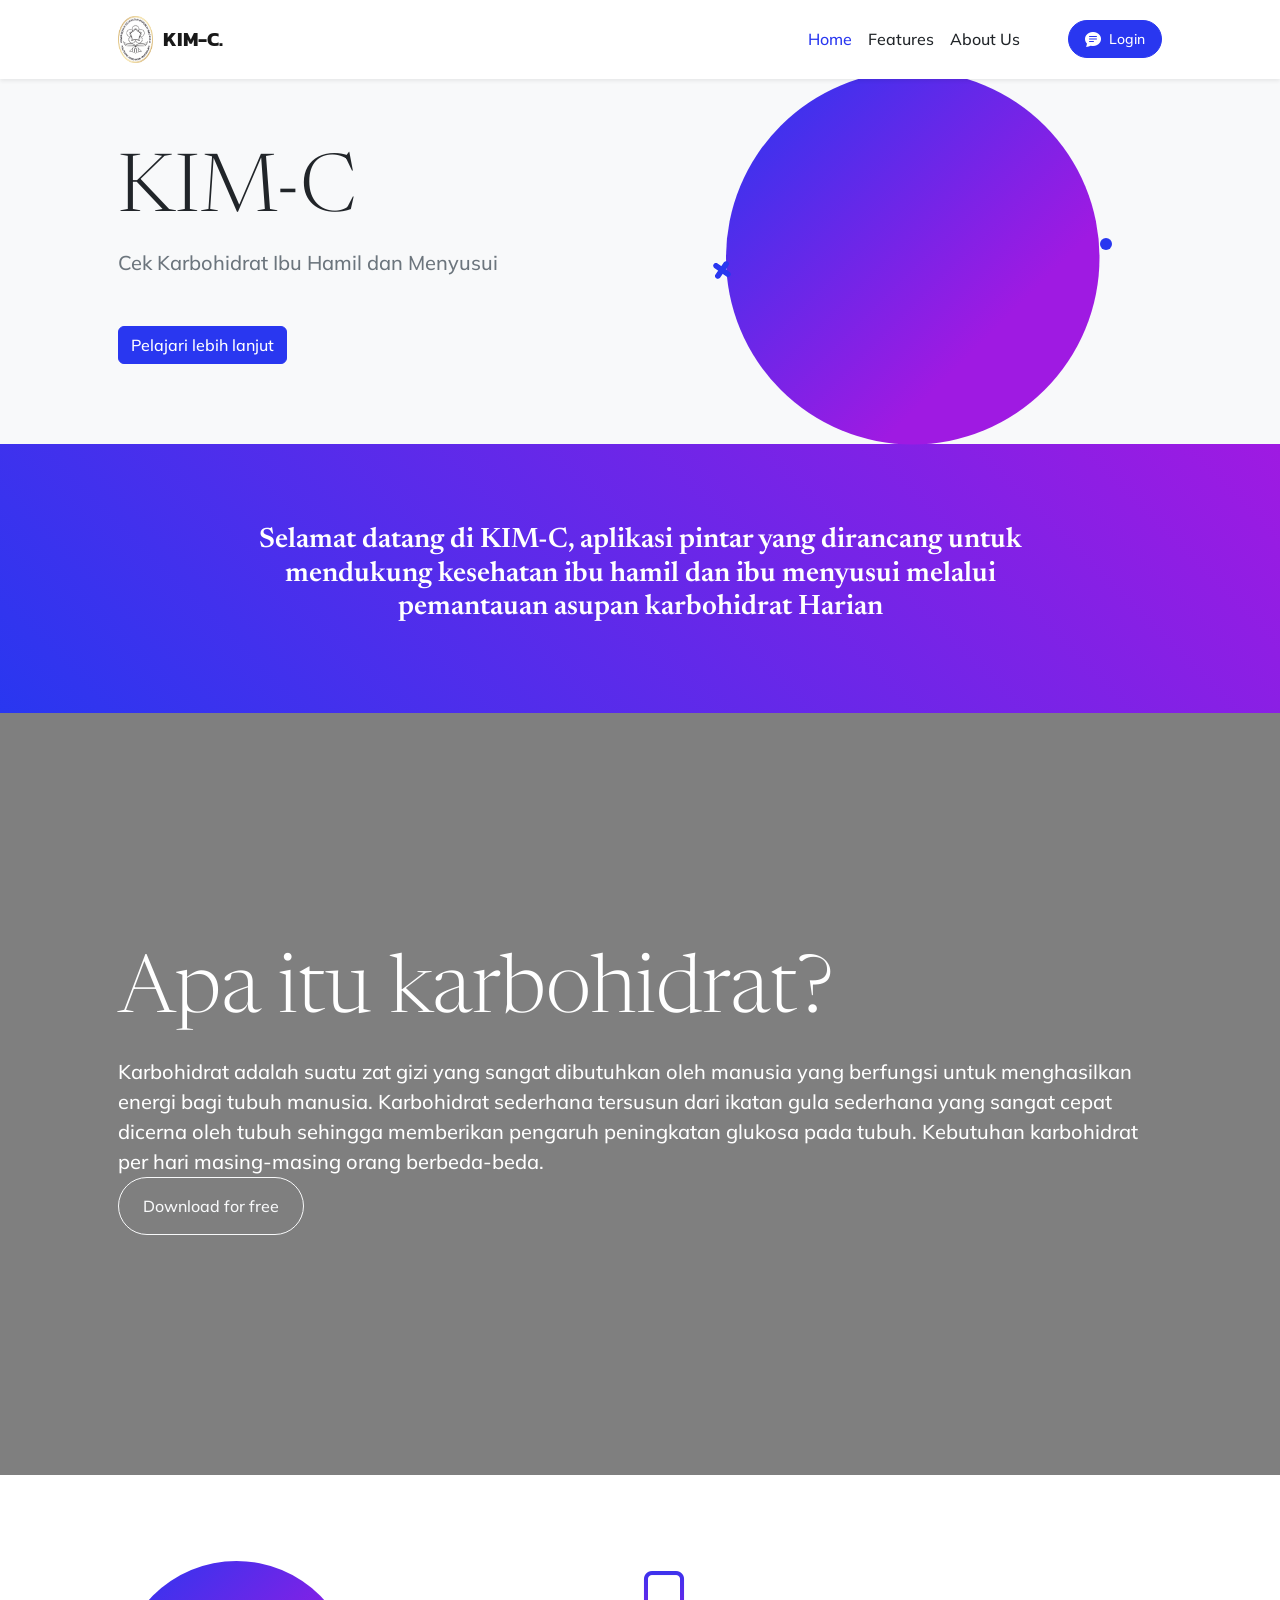
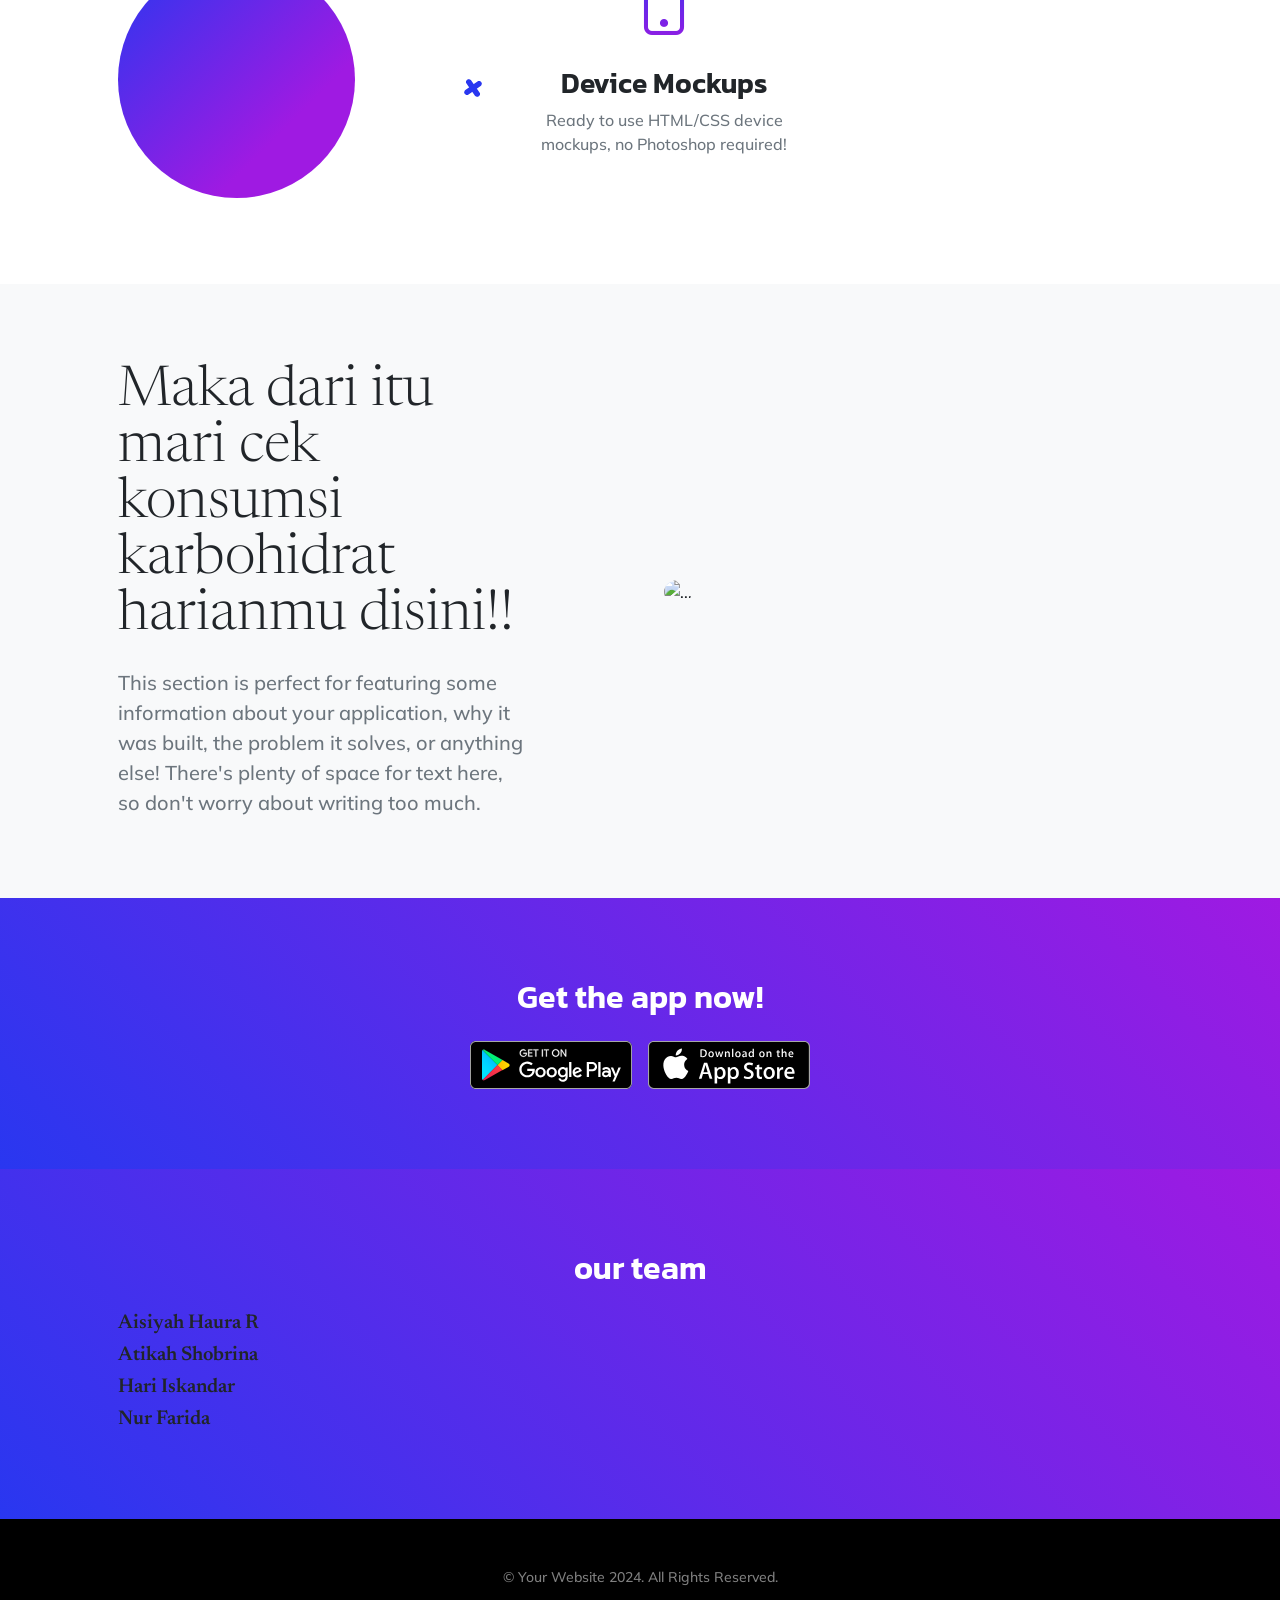
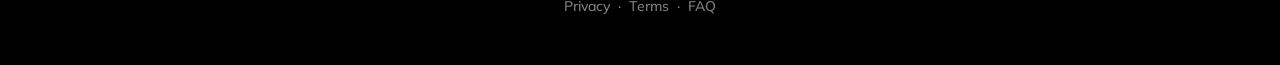
==== index.html @ b668d979 "Update index.html" ====
<!DOCTYPE html>
<html lang="en">
  <head>
    <meta charset="utf-8" />
    <meta name="viewport" content="width=device-width, initial-scale=1, shrink-to-fit=no" />
    <meta name="description" content="" />
    <meta name="author" content="" />
    <title>KIM-C</title>
    <link rel="icon" type="image/x-icon" href="assets/favicon.ico" />
    <!-- Bootstrap icons-->
    <link href="https://cdn.jsdelivr.net/npm/bootstrap-icons@1.5.0/font/bootstrap-icons.css" rel="stylesheet" />
    <!-- Google fonts-->
    <link rel="preconnect" href="https://fonts.gstatic.com" />
    <link href="https://fonts.googleapis.com/css2?family=Newsreader:ital,wght@0,600;1,600&amp;display=swap" rel="stylesheet" />
    <link href="https://fonts.googleapis.com/css2?family=Mulish:ital,wght@0,300;0,500;0,600;0,700;1,300;1,500;1,600;1,700&amp;display=swap" rel="stylesheet" />
    <link href="https://fonts.googleapis.com/css2?family=Kanit:ital,wght@0,400;1,400&amp;display=swap" rel="stylesheet" />
    <!-- Core theme CSS (includes Bootstrap)-->
    <link href="css/styles.css" rel="stylesheet" />
  </head>
  <body id="page-top">
    <!-- Navigation-->
    <nav class="navbar navbar-expand-lg navbar-light fixed-top shadow-sm" id="mainNav">
      <div class="container px-5">
        <img src="/assets/img/737.jpg" alt="" style="width: 35px; margin-right: 10px" />
        <a class="navbar-brand fw-bold" href="#page-top">KIM-C.</a>
        <button class="navbar-toggler" type="button" data-bs-toggle="collapse" data-bs-target="#navbarResponsive" aria-controls="navbarResponsive" aria-expanded="false" aria-label="Toggle navigation">
          Menu
          <i class="bi-list"></i>
        </button>
        <div class="collapse navbar-collapse" id="navbarResponsive">
          <ul class="navbar-nav ms-auto me-4 my-3 my-lg-0">
            <li class="nav-item"><a class="nav-link me-lg" href="#home">Home</a></li>
            <li class="nav-item"><a class="nav-link me-lg" href="#features">Features</a></li>
            <li class="nav-item"><a class="nav-link me-lg-3" href="#download">About Us</a></li>
          </ul>
          <button class="btn btn-primary rounded-pill px-3 mb-2 mb-lg-0" data-bs-toggle="modal" data-bs-target="#loginModal">
            <span class="d-flex align-items-center">
              <i class="bi-chat-text-fill me-2"></i>
              <span class="small">Login</span>
            </span>
          </button>
        </div>
      </div>
    </nav>

    <!-- Login Modal -->
    <div class="modal fade" id="loginModal" tabindex="-1" aria-labelledby="loginModalLabel" aria-hidden="true">
      <div class="modal-dialog">
        <div class="modal-content">
          <div class="modal-header">
            <h5 class="modal-title" id="loginModalLabel">makakak</h5>
            <button type="button" class="btn-close" data-bs-dismiss="modal" aria-label="Close"></button>
          </div>
          <div class="modal-body">
            <form action="login.php" method="post">
              <div class="mb-3">
                <label for="loginEmail" class="form-label">Email address</label>
                <input type="email" class="form-control" id="loginEmail" name="email" required />
              </div>
              <div class="mb-3">
                <label for="loginPassword" class="form-label">Password</label>
                <input type="password" class="form-control" id="loginPassword" name="password" required />
              </div>
              <button type="submit" class="btn btn-primary">Login</button>
            </form>
          </div>
          <div class="modal-footer">
            <p>Don't have an account? <a href="#" data-bs-toggle="modal" data-bs-target="#signupModal" data-bs-dismiss="modal">Sign up</a></p>
          </div>
        </div>
      </div>
    </div>

    <!-- Signup Modal -->
    <div class="modal fade" id="signupModal" tabindex="-1" aria-labelledby="signupModalLabel" aria-hidden="true">
      <div class="modal-dialog">
        <div class="modal-content">
          <div class="modal-header">
            <h5 class="modal-title" id="signupModalLabel">Sign Up</h5>
            <button type="button" class="btn-close" data-bs-dismiss="modal" aria-label="Close"></button>
          </div>
          <div class="modal-body">
            <form action="signup.php" method="post">
              <div class="mb-3">
                <label for="signupEmail" class="form-label">Email address</label>
                <input type="email" class="form-control" id="signupEmail" name="email" required />
              </div>
              <div class="mb-3">
                <label for="signupPassword" class="form-label">Password</label>
                <input type="password" class="form-control" id="signupPassword" name="password" required />
              </div>
              <button type="submit" class="btn btn-primary">Sign Up</button>
            </form>
          </div>
          <div class="modal-footer">
            <p>Already have an account? <a href="#" data-bs-toggle="modal" data-bs-target="#loginModal" data-bs-dismiss="modal">Login</a></p>
          </div>
        </div>
      </div>
    </div>

    <!-- Mashead header-->
    <header class="masthead" id="home">
      <div class="container px-5">
        <div class="row gx-5 align-items-center">
          <div class="col-lg-6">
            <!-- Mashead text and app badges-->
            <div class="mb-5 mb-lg-0 text-center text-lg-start">
              <h1 class="display-1 lh-1 mb-3">KIM-C</h1>
              <p class="lead fw-normal text-muted mb-5">Cek Karbohidrat Ibu Hamil  dan Menyusui</p>
              <div class="d-flex flex-column flex-lg-row align-items-center">
                <button type="button" class="btn btn-primary">Pelajari lebih lanjut</button>
                <!-- <a class="me-lg-3 mb-4 mb-lg-0" href="#!"><img class="app-badge" src="assets/img/google-play-badge.svg" alt="..." /></a>
                <a href="#!"><img class="app-badge" src="assets/img/app-store-badge.svg" alt="..." /></a> -->
              </div>
            </div>
          </div>
          <div class="col-lg-6">
            <!-- Masthead device mockup feature-->
            <div class="masthead-device-mockup">
              <svg class="circle" viewBox="0 0 100 100" xmlns="http://www.w3.org/2000/svg">
                <defs>
                  <linearGradient id="circleGradient" gradientTransform="rotate(45)">
                    <stop class="gradient-start-color" offset="0%"></stop>
                    <stop class="gradient-end-color" offset="100%"></stop>
                  </linearGradient>
                </defs>
                <circle cx="50" cy="50" r="50"></circle></svg
              ><svg class="shape-1 d-none d-sm-block" viewBox="0 0 240.83 240.83" xmlns="http://www.w3.org/2000/svg">
                <rect x="-32.54" y="78.39" width="305.92" height="84.05" rx="42.03" transform="translate(120.42 -49.88) rotate(45)"></rect>
                <rect x="-32.54" y="78.39" width="305.92" height="84.05" rx="42.03" transform="translate(-49.88 120.42) rotate(-45)"></rect></svg
              ><svg class="shape-2 d-none d-sm-block" viewBox="0 0 100 100" xmlns="http://www.w3.org/2000/svg"><circle cx="50" cy="50" r="50"></circle></svg>
              <div class="device-wrapper">
                    <img src="/assets/img/Gambar WhatsApp 2024-08-23 pukul 08.09.16_d751b117.jpg" alt="" style="width: 40px; margin-left: 20px" />
                    <!-- PUT CONTENTS HERE:-->
                    <!-- * * This can be a video, image, or just about anything else.-->
                    <!-- * * Set the max width of your media to 100% and the height to-->
                    <!-- * * 100% like the demo example below.-->
                  </div>
                </div>
              </div>
            </div>
          </div>
        </div>
      </div>
    </header>
    <!-- Quote/testimonial aside-->
    <aside class="text-center bg-gradient-primary-to-secondary">
      <div class="container px-5">
        <div class="row gx-5 justify-content-center">
          <div class="col-xl-10">
            <div class="h6 fs-3 text-white mb-6">Selamat datang di KIM-C, aplikasi pintar yang dirancang untuk mendukung kesehatan ibu hamil dan ibu menyusui melalui pemantauan asupan karbohidrat Harian</div>
          </div>
        </div>
      </div>
    </aside>
    <!-- App features section-->
    <!-- Call to action section-->
    <section class="cta">
      <div class="cta-content">
        <div class="container px-5">
          <h2 class="text-white display-1 lh-1 mb-4">
            Apa itu karbohidrat?
          </h2>
          <p class="lead fw-normal text-white mb-5 mb-lg-0">
            Karbohidrat adalah suatu zat gizi yang sangat dibutuhkan oleh manusia yang berfungsi untuk menghasilkan energi bagi tubuh manusia.
              Karbohidrat sederhana tersusun dari ikatan gula sederhana yang sangat cepat dicerna oleh tubuh sehingga memberikan pengaruh peningkatan glukosa pada tubuh. 
              Kebutuhan karbohidrat per hari masing-masing orang berbeda-beda.
          </p>
          <a class="btn btn-outline-light py-3 px-4 rounded-pill" href="https://startbootstrap.com/theme/new-age" target="_blank">Download for free</a>
        </div>
      </div>
    </section>
    <section id="features">
      <div class="container px-5">
        <div class="row gx-5 align-items-center">
          <div class="col-lg-8 order-lg-1 mb-5 mb-lg-0">
            <div class="container-fluid px-5">
              <div class="row gx-5">
                <div class="col-md-6 mb-5">
                  <!-- Feature item-->
                  <div class="text-center">
                    <i class="bi-phone icon-feature text-gradient d-block mb-3"></i>
                    <h3 class="font-alt">Device Mockups</h3>
                    <p class="text-muted mb-0">Ready to use HTML/CSS device mockups, no Photoshop required!</p>
                  </div>
                </div>
                <div class="col-md-6 mb-5">
                  <!-- Feature item-->
                </div>
              </div>
              <div class="row">
                <div class="col-md-6 mb-5 mb-md-0">
                  <!-- Feature item-->
                </div>
                <div class="col-md-6">
                  <!-- Feature item-->
                </div>
              </div>
            </div>
          </div>
          <div class="col-lg-4 order-lg-0">
            <!-- Features section device mockup-->
            <div class="features-device-mockup">
              <svg class="circle" viewBox="0 0 100 100" >
                <defs>
                  <linearGradient id="circleGradient" gradientTransform="rotate(45)">
                    <stop class="gradient-start-color" offset="0%"></stop>
                    <stop class="gradient-end-color" offset="100%"></stop>
                  </linearGradient>
                </defs>
                <circle cx="50" cy="50" r="50"></circle></svg
              ><svg class="shape-1 d-none d-sm-block" viewBox="0 0 240.83 240.83" xmlns="http://www.w3.org/2000/svg">
                <rect x="-32.54" y="78.39" width="305.92" height="84.05" rx="42.03" transform="translate(120.42 -49.88) rotate(45)"></rect>
                <rect x="-32.54" y="78.39" width="305.92" height="84.05" rx="42.03" transform="translate(-49.88 120.42) rotate(-45)"></rect></svg
                    <!-- * * This can be a video, image, or just about anything else.-->
                    <!-- * * Set the max width of your media to 100% and the height to-->
                    <!-- * * 100% like the demo example below.-->
                  </div>
                </div>
              </div>
            </div>
          </div>
        </div>
      </div>
    </section>
    <!-- Basic features section-->
    <section class="bg-light">
      <div class="container px-5">
        <div class="row gx-5 align-items-center justify-content-center justify-content-lg-between">
          <div class="col-12 col-lg-5">
            <h2 class="display-4 lh-1 mb-4">Maka dari itu mari cek konsumsi karbohidrat harianmu disini!!</h2>
            <p class="lead fw-normal text-muted mb-5 mb-lg-0">
              This section is perfect for featuring some information about your application, why it was built, the problem it solves, or anything else! There's plenty of space for text here, so don't worry about writing too much.
            </p>
          </div>
          <div class="col-sm-8 col-md-6">
            <div class="px-5 px-sm-0"><img class="img-fluid rounded-circle" src="https://source.unsplash.com/u8Jn2rzYIps/900x900" alt="..." /></div>
          </div>
        </div>
      </div>
    </section>
    <!-- App badge section-->
    <section class="bg-gradient-primary-to-secondary" id="download">
      <div class="container px-5">
        <h2 class="text-center text-white font-alt mb-4">Get the app now!</h2>
        <div class="d-flex flex-column flex-lg-row align-items-center justify-content-center">
          <a class="me-lg-3 mb-4 mb-lg-0" href="#!"><img class="app-badge" src="assets/img/google-play-badge.svg" alt="..." /></a>
          <a href="#!"><img class="app-badge" src="assets/img/app-store-badge.svg" alt="..." /></a>
        </div>
      </div>
    </section> 
    <!--nama group-->
    <section class="bg-gradient-primary-to-secondary">
      <div class="container px-5">
        <h2 class="text-center text-white font-alt mb-4">our team</h2>
        <h5>Aisiyah Haura R</h5>
        <h5>Atikah Shobrina</h5>
        <h5>Hari Iskandar</h5>
        <h5>Nur Farida</h5>
      </div>
    </section>
    <!-- Footer-->
    <footer class="bg-black text-center py-5">
      <div class="container px-5">
        <div class="text-white-50 small">
          <div class="mb-2">&copy; Your Website 2024. All Rights Reserved.</div>
          <a href="#!">Privacy</a>
          <span class="mx-1">&middot;</span>
          <a href="#!">Terms</a>
          <span class="mx-1">&middot;</span>
          <a href="#!">FAQ</a>
        </div>
      </div>
    </footer>
    <!-- Feedback Modal-->
    <div class="modal fade" id="feedbackModal" tabindex="-1" aria-labelledby="feedbackModalLabel" aria-hidden="true">
      <div class="modal-dialog modal-dialog-centered">
        <div class="modal-content">
          <div class="modal-header bg-gradient-primary-to-secondary p-4">
            <h5 class="modal-title font-alt text-white" id="feedbackModalLabel">Send feedback</h5>
            <button class="btn-close btn-close-white" type="button" data-bs-dismiss="modal" aria-label="Close"></button>
          </div>
          <div class="modal-body border-0 p-4">
            <!-- * * * * * * * * * * * * * * *-->
            <!-- * * SB Forms Contact Form * *-->
            <!-- * * * * * * * * * * * * * * *-->
            <!-- This form is pre-integrated with SB Forms.-->
            <!-- To make this form functional, sign up at-->
            <!-- https://startbootstrap.com/solution/contact-forms-->
            <!-- to get an API token!-->
            <form id="contactForm" data-sb-form-api-token="API_TOKEN">
              <!-- Name input-->
              <div class="form-floating mb-3">
                <input class="form-control" id="name" type="text" placeholder="Enter your name..." data-sb-validations="required" />
                <label for="name">Full name</label>
                <div class="invalid-feedback" data-sb-feedback="name:required">A name is required.</div>
              </div>
              <!-- Email address input-->
              <div class="form-floating mb-3">
                <input class="form-control" id="email" type="email" placeholder="name@example.com" data-sb-validations="required,email" />
                <label for="email">Email address</label>
                <div class="invalid-feedback" data-sb-feedback="email:required">An email is required.</div>
                <div class="invalid-feedback" data-sb-feedback="email:email">Email is not valid.</div>
              </div>
              <!-- Phone number input-->
              <div class="form-floating mb-3">
                <input class="form-control" id="phone" type="tel" placeholder="(123) 456-7890" data-sb-validations="required" />
                <label for="phone">Phone number</label>
                <div class="invalid-feedback" data-sb-feedback="phone:required">A phone number is required.</div>
              </div>
              <!-- Message input-->
              <div class="form-floating mb-3">
                <textarea class="form-control" id="message" type="text" placeholder="Enter your message here..." style="height: 10rem" data-sb-validations="required"></textarea>
                <label for="message">Message</label>
                <div class="invalid-feedback" data-sb-feedback="message:required">A message is required.</div>
              </div>
              <!-- Submit success message-->
              <!---->
              <!-- This is what your users will see when the form-->
              <!-- has successfully submitted-->
              <div class="d-none" id="submitSuccessMessage">
                <div class="text-center mb-3">
                  <div class="fw-bolder">Form submission successful!</div>
                  To activate this form, sign up at
                  <br />
                  <a href="https://startbootstrap.com/solution/contact-forms">https://startbootstrap.com/solution/contact-forms</a>
                </div>
              </div>
              <!-- Submit error message-->
              <!---->
              <!-- This is what your users will see when there is-->
              <!-- an error submitting the form-->
              <div class="d-none" id="submitErrorMessage"><div class="text-center text-danger mb-3">Error sending message!</div></div>
              <!-- Submit Button-->
              <div class="d-grid"><button class="btn btn-primary rounded-pill btn-lg disabled" id="submitButton" type="submit">Submit</button></div>
            </form>
          </div>
        </div>
      </div>
    </div>
    <!-- Bootstrap core JS-->
    <script src="https://cdn.jsdelivr.net/npm/bootstrap@5.2.3/dist/js/bootstrap.bundle.min.js"></script>
    <!-- Core theme JS-->
    <script src="js/scripts.js"></script>
    <!-- * * * * * * * * * * * * * * * * * * * * * * * * * * * * * * * * * * * * * * * *-->
    <!-- * *                               SB Forms JS                               * *-->
    <!-- * * Activate your form at https://startbootstrap.com/solution/contact-forms * *-->
    <!-- * * * * * * * * * * * * * * * * * * * * * * * * * * * * * * * * * * * * * * * *-->
    <script src="https://cdn.startbootstrap.com/sb-forms-latest.js"></script>
  </body>
</html>
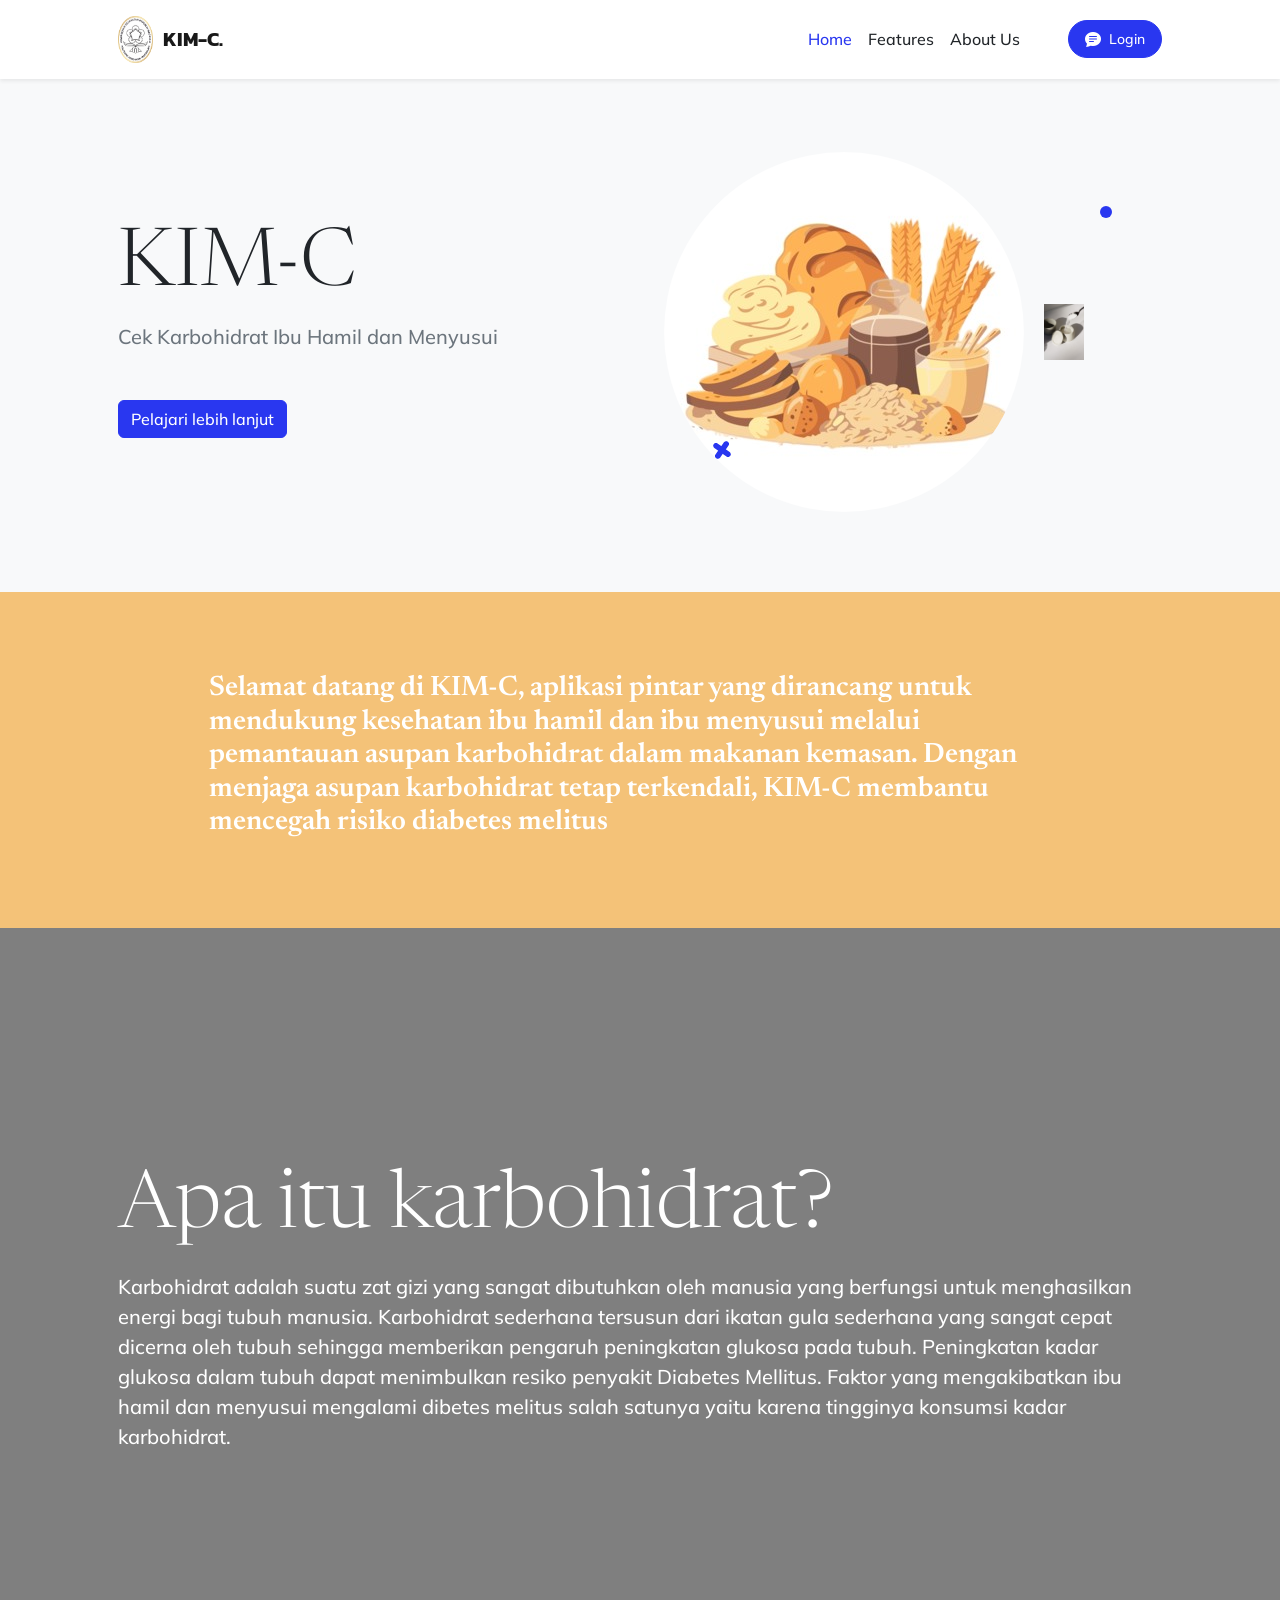
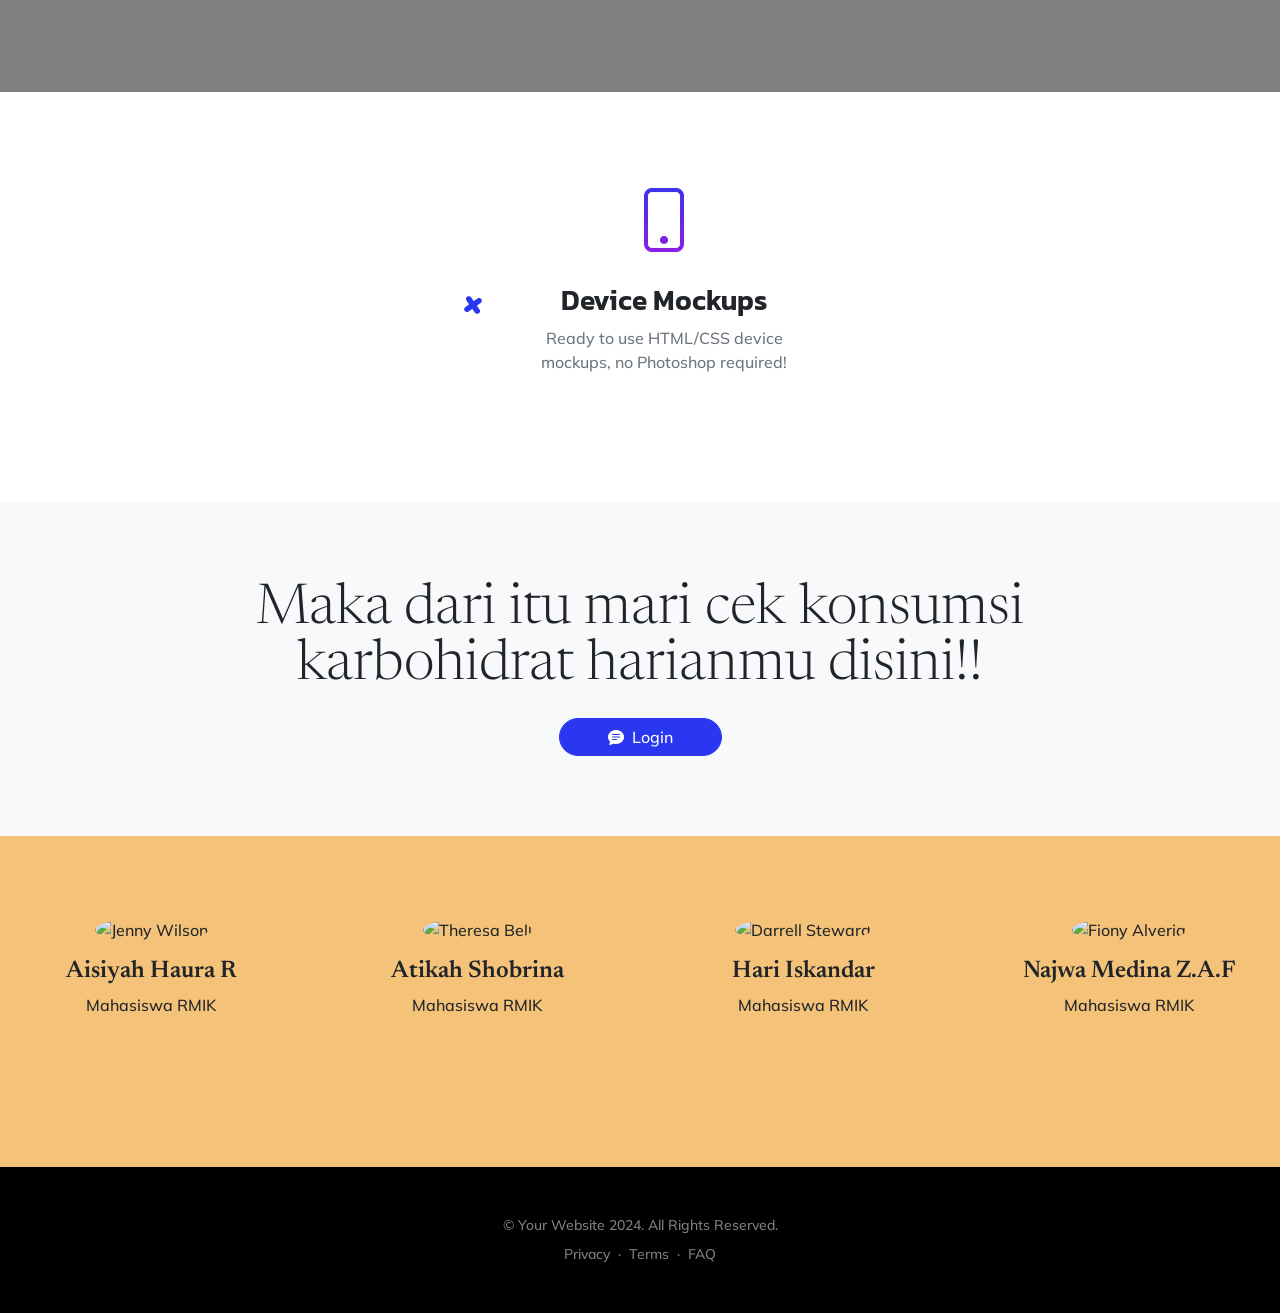
==== commit f3d63822: "Update index.html" ====
--- a/index.html
+++ b/index.html
@@ -16,6 +16,39 @@
     <link href="https://fonts.googleapis.com/css2?family=Kanit:ital,wght@0,400;1,400&amp;display=swap" rel="stylesheet" />
     <!-- Core theme CSS (includes Bootstrap)-->
     <link href="css/styles.css" rel="stylesheet" />
+    <style>
+      .team-member {
+        text-align: center;
+        margin-bottom: 30px;
+      }
+      .team-member img {
+        border-radius: 50%;
+        width: 200px;
+        height: 200px;
+        object-fit: cover;
+        object-position: center;
+        transition: transform 0.3s ease-in-out;
+      }
+      .team-member img:hover {
+        transform: scale(1.1);
+      }
+      .team-member .social-icons a {
+        margin: 0 5px;
+        color: #333;
+      }
+      .team-member .social-icons a:hover {
+        color: #007bff;
+      }
+      .about-text {
+        font-size: 1.1rem;
+        line-height: 1.8;
+      }
+      .about-section {
+        background: linear-gradient(to right, #ece9e6, #ffffff);
+        border-radius: 10px;
+        padding: 20px;
+      }
+    </style>
   </head>
   <body id="page-top">
     <!-- Navigation-->
@@ -48,7 +81,7 @@
       <div class="modal-dialog">
         <div class="modal-content">
           <div class="modal-header">
-            <h5 class="modal-title" id="loginModalLabel">makakak</h5>
+            <h5 class="modal-title" id="loginModalLabel">Login</h5>
             <button type="button" class="btn-close" data-bs-dismiss="modal" aria-label="Close"></button>
           </div>
           <div class="modal-body">
@@ -119,6 +152,7 @@
             <!-- Masthead device mockup feature-->
             <div class="masthead-device-mockup">
               <svg class="circle" viewBox="0 0 100 100" xmlns="http://www.w3.org/2000/svg">
+                <img src="assets/img/carbo.jpg" alt="..." class="rounded-circle"
                 <defs>
                   <linearGradient id="circleGradient" gradientTransform="rotate(45)">
                     <stop class="gradient-start-color" offset="0%"></stop>
@@ -145,11 +179,11 @@
       </div>
     </header>
     <!-- Quote/testimonial aside-->
-    <aside class="text-center bg-gradient-primary-to-secondary">
+    <aside style="background-color: #f4c278;">
       <div class="container px-5">
         <div class="row gx-5 justify-content-center">
           <div class="col-xl-10">
-            <div class="h6 fs-3 text-white mb-6">Selamat datang di KIM-C, aplikasi pintar yang dirancang untuk mendukung kesehatan ibu hamil dan ibu menyusui melalui pemantauan asupan karbohidrat Harian</div>
+            <div class="h6 fs-3 text-white mb-6">Selamat datang di KIM-C, aplikasi pintar yang dirancang untuk mendukung kesehatan ibu hamil dan ibu menyusui melalui pemantauan asupan karbohidrat dalam makanan kemasan. Dengan menjaga asupan karbohidrat tetap terkendali, KIM-C membantu mencegah risiko diabetes melitus</div>
           </div>
         </div>
       </div>
@@ -163,11 +197,8 @@
             Apa itu karbohidrat?
           </h2>
           <p class="lead fw-normal text-white mb-5 mb-lg-0">
-            Karbohidrat adalah suatu zat gizi yang sangat dibutuhkan oleh manusia yang berfungsi untuk menghasilkan energi bagi tubuh manusia.
-              Karbohidrat sederhana tersusun dari ikatan gula sederhana yang sangat cepat dicerna oleh tubuh sehingga memberikan pengaruh peningkatan glukosa pada tubuh. 
-              Kebutuhan karbohidrat per hari masing-masing orang berbeda-beda.
+            Karbohidrat adalah suatu zat gizi yang sangat dibutuhkan oleh manusia yang berfungsi untuk menghasilkan energi bagi tubuh manusia. Karbohidrat sederhana tersusun dari ikatan gula sederhana yang sangat cepat dicerna oleh tubuh sehingga memberikan pengaruh peningkatan glukosa pada tubuh. Peningkatan kadar glukosa dalam tubuh dapat menimbulkan resiko penyakit Diabetes Mellitus. Faktor yang mengakibatkan ibu hamil dan menyusui mengalami dibetes melitus salah satunya yaitu karena tingginya konsumsi kadar karbohidrat. 
           </p>
-          <a class="btn btn-outline-light py-3 px-4 rounded-pill" href="https://startbootstrap.com/theme/new-age" target="_blank">Download for free</a>
         </div>
       </div>
     </section>
@@ -227,37 +258,63 @@
     <!-- Basic features section-->
     <section class="bg-light">
       <div class="container px-5">
-        <div class="row gx-5 align-items-center justify-content-center justify-content-lg-between">
-          <div class="col-12 col-lg-5">
+        <div class="row gx-5 align-items-center justify-content-center justify-content-lg-center">
+          <div class="text-center">
             <h2 class="display-4 lh-1 mb-4">Maka dari itu mari cek konsumsi karbohidrat harianmu disini!!</h2>
-            <p class="lead fw-normal text-muted mb-5 mb-lg-0">
-              This section is perfect for featuring some information about your application, why it was built, the problem it solves, or anything else! There's plenty of space for text here, so don't worry about writing too much.
-            </p>
-          </div>
-          <div class="col-sm-8 col-md-6">
-            <div class="px-5 px-sm-0"><img class="img-fluid rounded-circle" src="https://source.unsplash.com/u8Jn2rzYIps/900x900" alt="..." /></div>
+            <button class="btn btn-primary rounded-pill px-5 mb-2 mb-lg-0" data-bs-toggle="modal" data-bs-target="#loginModal">
+              <span class="d-flex align-items-center">
+                <i class="bi-chat-text-fill me-2"></i>
+                <span class="large">Login</span>
+              </span>
+            </button>
           </div>
         </div>
       </div>
     </section>
-    <!-- App badge section-->
-    <section class="bg-gradient-primary-to-secondary" id="download">
-      <div class="container px-5">
-        <h2 class="text-center text-white font-alt mb-4">Get the app now!</h2>
-        <div class="d-flex flex-column flex-lg-row align-items-center justify-content-center">
-          <a class="me-lg-3 mb-4 mb-lg-0" href="#!"><img class="app-badge" src="assets/img/google-play-badge.svg" alt="..." /></a>
-          <a href="#!"><img class="app-badge" src="assets/img/app-store-badge.svg" alt="..." /></a>
-        </div>
-      </div>
-    </section> 
+
     <!--nama group-->
-    <section class="bg-gradient-primary-to-secondary">
-      <div class="container px-5">
-        <h2 class="text-center text-white font-alt mb-4">our team</h2>
-        <h5>Aisiyah Haura R</h5>
-        <h5>Atikah Shobrina</h5>
-        <h5>Hari Iskandar</h5>
-        <h5>Nur Farida</h5>
+    <section style="background-color: #f4c278;">
+      <div class="row">
+        <div class="col-md-3 team-member" data-aos="fade-up">
+          <img src="assets/profil/gibran.jpg" alt="Jenny Wilson">
+          <h4 style="padding-top: 15px;">Aisiyah Haura R</h4>
+          <p>Mahasiswa RMIK</p>
+          <div class="social-icons">
+            <a href="#"><i class="fa-brands fa-instagram"></i></a>
+            <a href="#"><i class="fa-brands fa-facebook"></i></a>
+            <a href="#"><i class="fa-brands fa-linkedin"></i></a>
+          </div>
+        </div>
+        <div class="col-md-3 team-member" data-aos="fade-up">
+          <img src="https://64.media.tumblr.com/9a13ecc88b5104893246f683c60a812e/b8f018caf5076b2e-46/s1280x1920/33d8d72a5e04d6f94c10ab6a30c11105c26181e3.jpg" alt="Theresa Bell">
+          <h4 style="padding-top: 15px;">Atikah Shobrina</h4>
+          <p>Mahasiswa RMIK</p>
+          <div class="social-icons">
+            <a href="#"><i class="fa-brands fa-instagram"></i></a>
+            <a href="#"><i class="fa-brands fa-facebook"></i></a>
+            <a href="#"><i class="fa-brands fa-linkedin"></i></a>
+          </div>
+        </div>
+        <div class="col-md-3 team-member" data-aos="fade-up">
+          <img src="https://64.media.tumblr.com/9a13ecc88b5104893246f683c60a812e/b8f018caf5076b2e-46/s1280x1920/33d8d72a5e04d6f94c10ab6a30c11105c26181e3.jpg" alt="Darrell Steward">
+          <h4 style="padding-top: 15px;">Hari Iskandar</h4>
+          <p>Mahasiswa RMIK</p>
+          <div class="social-icons">
+            <a href="#"><i class="fa-brands fa-instagram"></i></a>
+            <a href="#"><i class="fa-brands fa-facebook"></i></a>
+            <a href="#"><i class="fa-brands fa-linkedin"></i></a>
+          </div>
+        </div>
+        <div class="col-md-3 team-member" data-aos="fade-up">
+          <img src="https://64.media.tumblr.com/9a13ecc88b5104893246f683c60a812e/b8f018caf5076b2e-46/s1280x1920/33d8d72a5e04d6f94c10ab6a30c11105c26181e3.jpg" alt="Fiony Alveria">
+          <h4 style="padding-top: 15px;">Najwa Medina Z.A.F</h4>
+          <p>Mahasiswa RMIK</p>
+          <div class="social-icons">
+            <a href="#"><i class="fa-brands fa-instagram"></i></a>
+            <a href="#"><i class="fa-brands fa-facebook"></i></a>
+            <a href="#"><i class="fa-brands fa-linkedin"></i></a>
+          </div>
+        </div>
       </div>
     </section>
     <!-- Footer-->
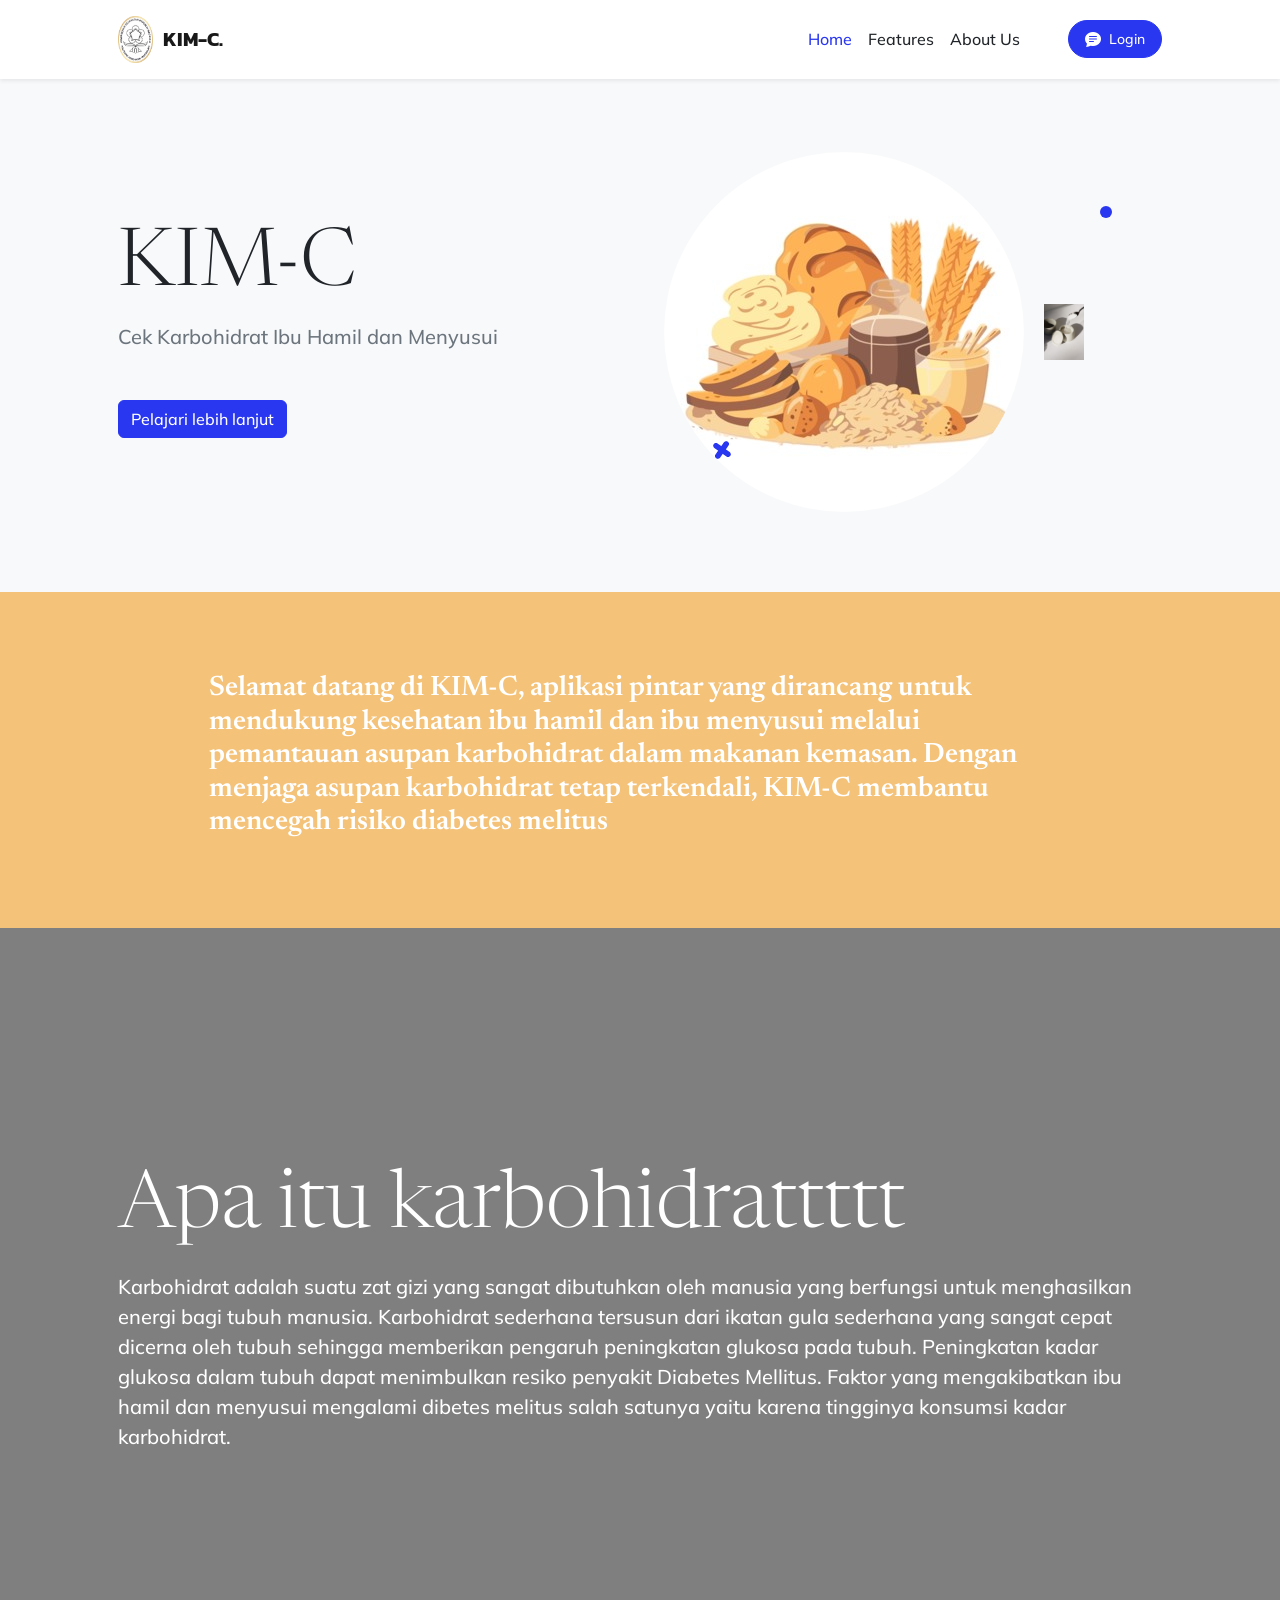
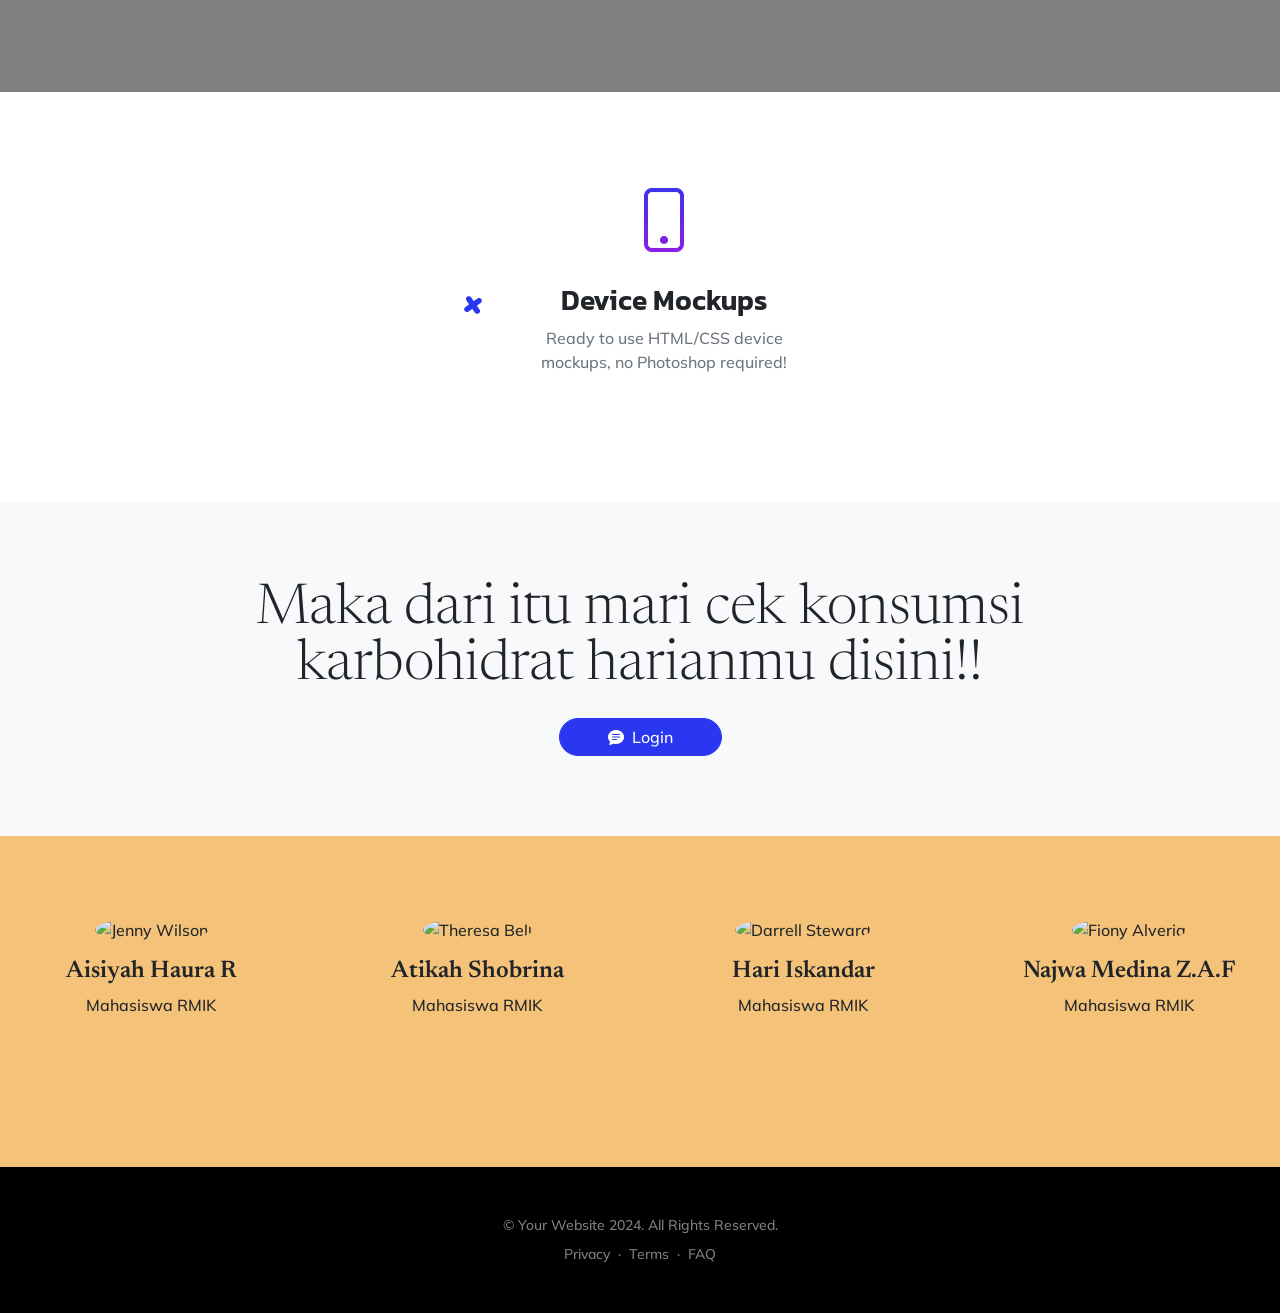
==== commit 3c5d4d3a: "Update index.html" ====
--- a/index.html
+++ b/index.html
@@ -194,7 +194,7 @@
       <div class="cta-content">
         <div class="container px-5">
           <h2 class="text-white display-1 lh-1 mb-4">
-            Apa itu karbohidrat?
+            Apa itu karbohidrattttt
           </h2>
           <p class="lead fw-normal text-white mb-5 mb-lg-0">
             Karbohidrat adalah suatu zat gizi yang sangat dibutuhkan oleh manusia yang berfungsi untuk menghasilkan energi bagi tubuh manusia. Karbohidrat sederhana tersusun dari ikatan gula sederhana yang sangat cepat dicerna oleh tubuh sehingga memberikan pengaruh peningkatan glukosa pada tubuh. Peningkatan kadar glukosa dalam tubuh dapat menimbulkan resiko penyakit Diabetes Mellitus. Faktor yang mengakibatkan ibu hamil dan menyusui mengalami dibetes melitus salah satunya yaitu karena tingginya konsumsi kadar karbohidrat. 
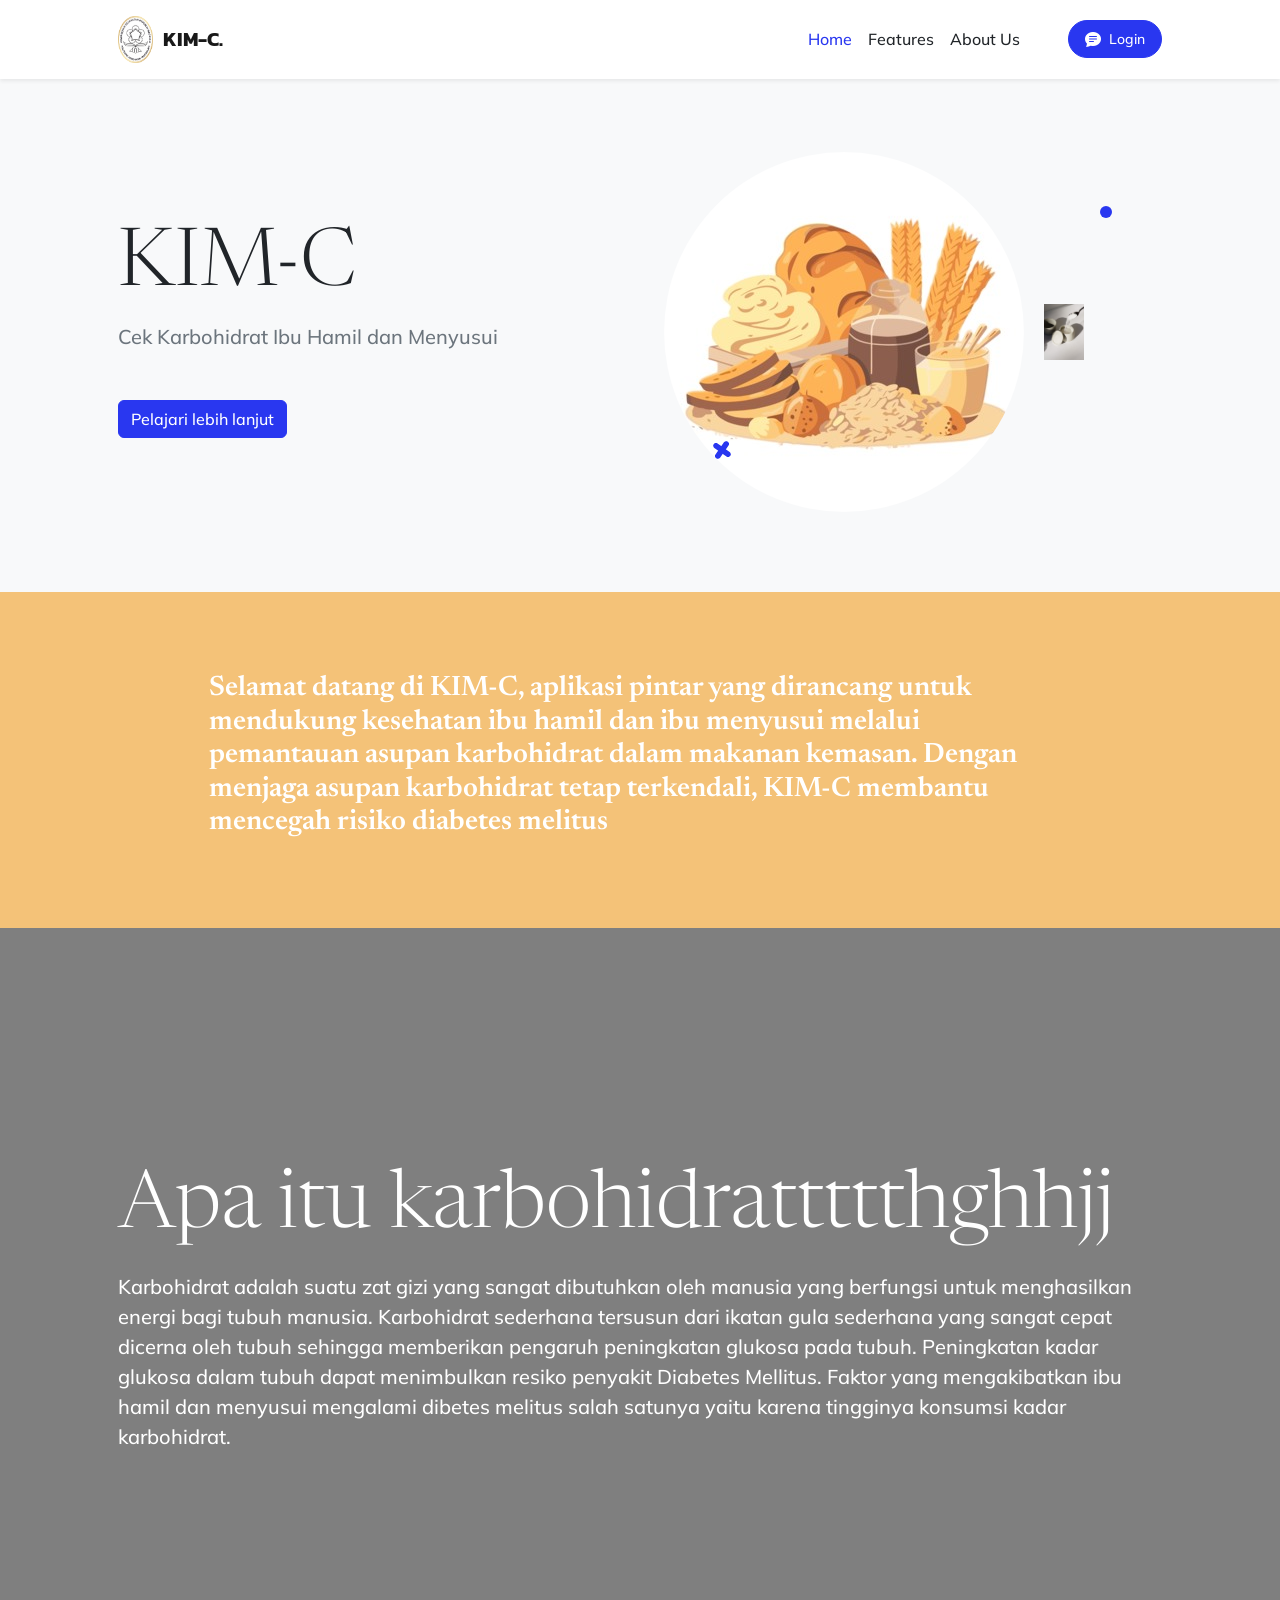
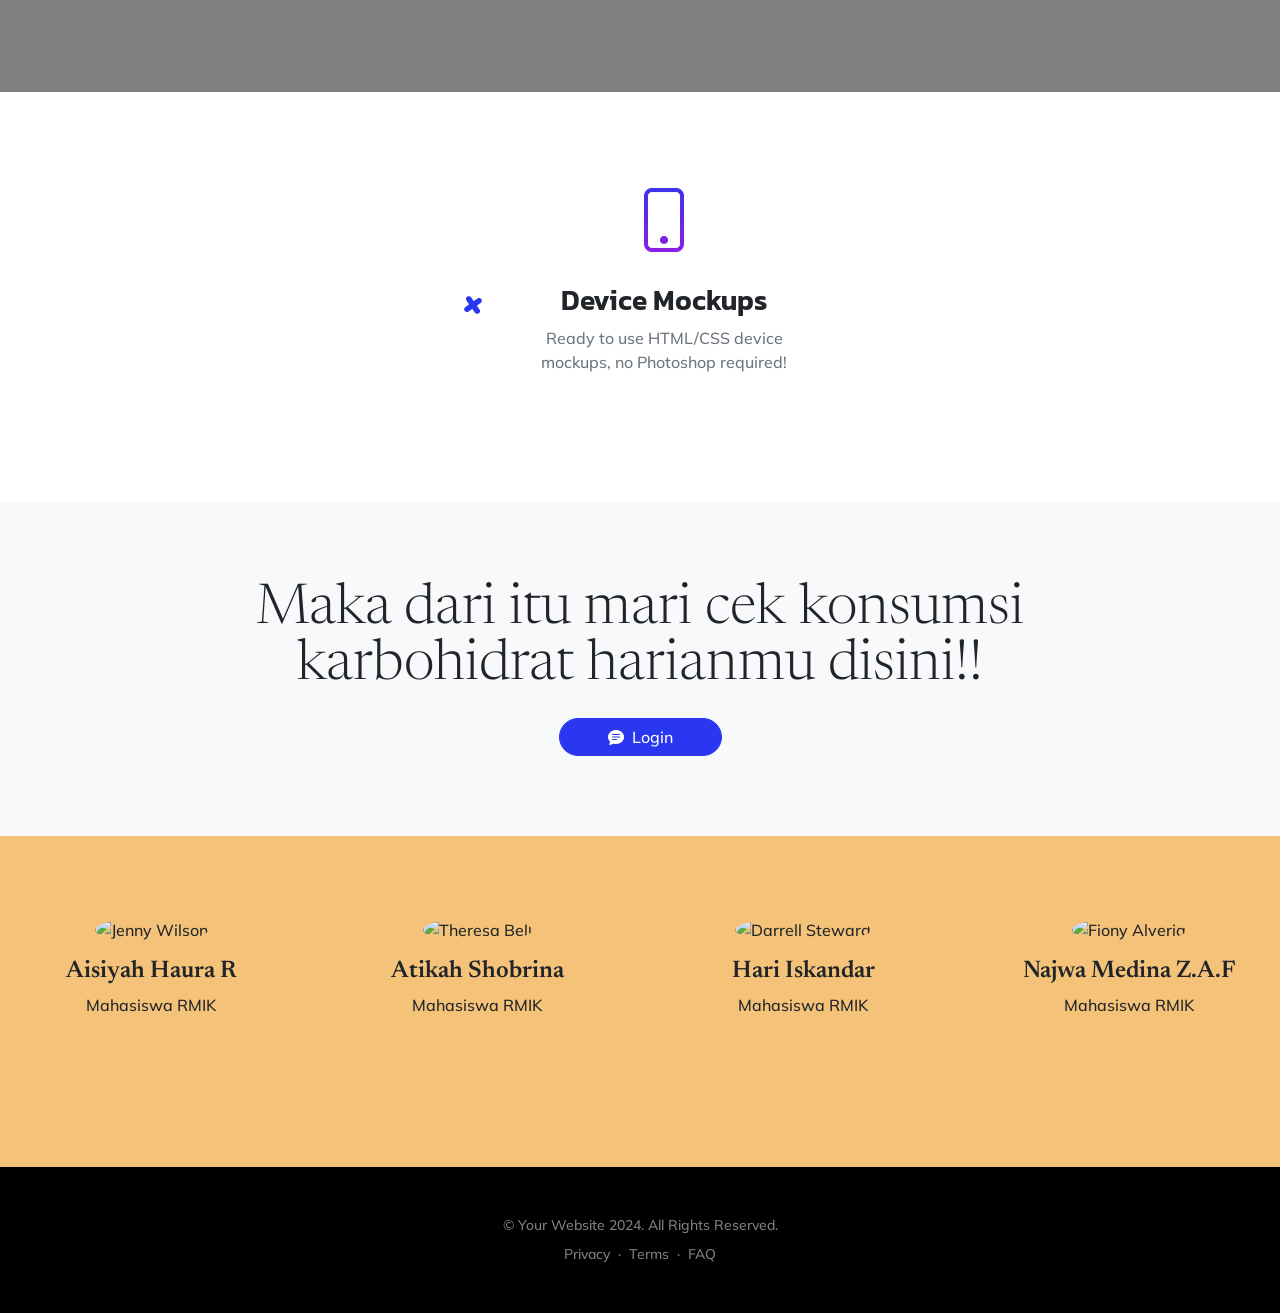
==== commit a19b9174: "Update index.html" ====
--- a/index.html
+++ b/index.html
@@ -194,7 +194,7 @@
       <div class="cta-content">
         <div class="container px-5">
           <h2 class="text-white display-1 lh-1 mb-4">
-            Apa itu karbohidrattttt
+            Apa itu karbohidrattttthghhjj
           </h2>
           <p class="lead fw-normal text-white mb-5 mb-lg-0">
             Karbohidrat adalah suatu zat gizi yang sangat dibutuhkan oleh manusia yang berfungsi untuk menghasilkan energi bagi tubuh manusia. Karbohidrat sederhana tersusun dari ikatan gula sederhana yang sangat cepat dicerna oleh tubuh sehingga memberikan pengaruh peningkatan glukosa pada tubuh. Peningkatan kadar glukosa dalam tubuh dapat menimbulkan resiko penyakit Diabetes Mellitus. Faktor yang mengakibatkan ibu hamil dan menyusui mengalami dibetes melitus salah satunya yaitu karena tingginya konsumsi kadar karbohidrat. 
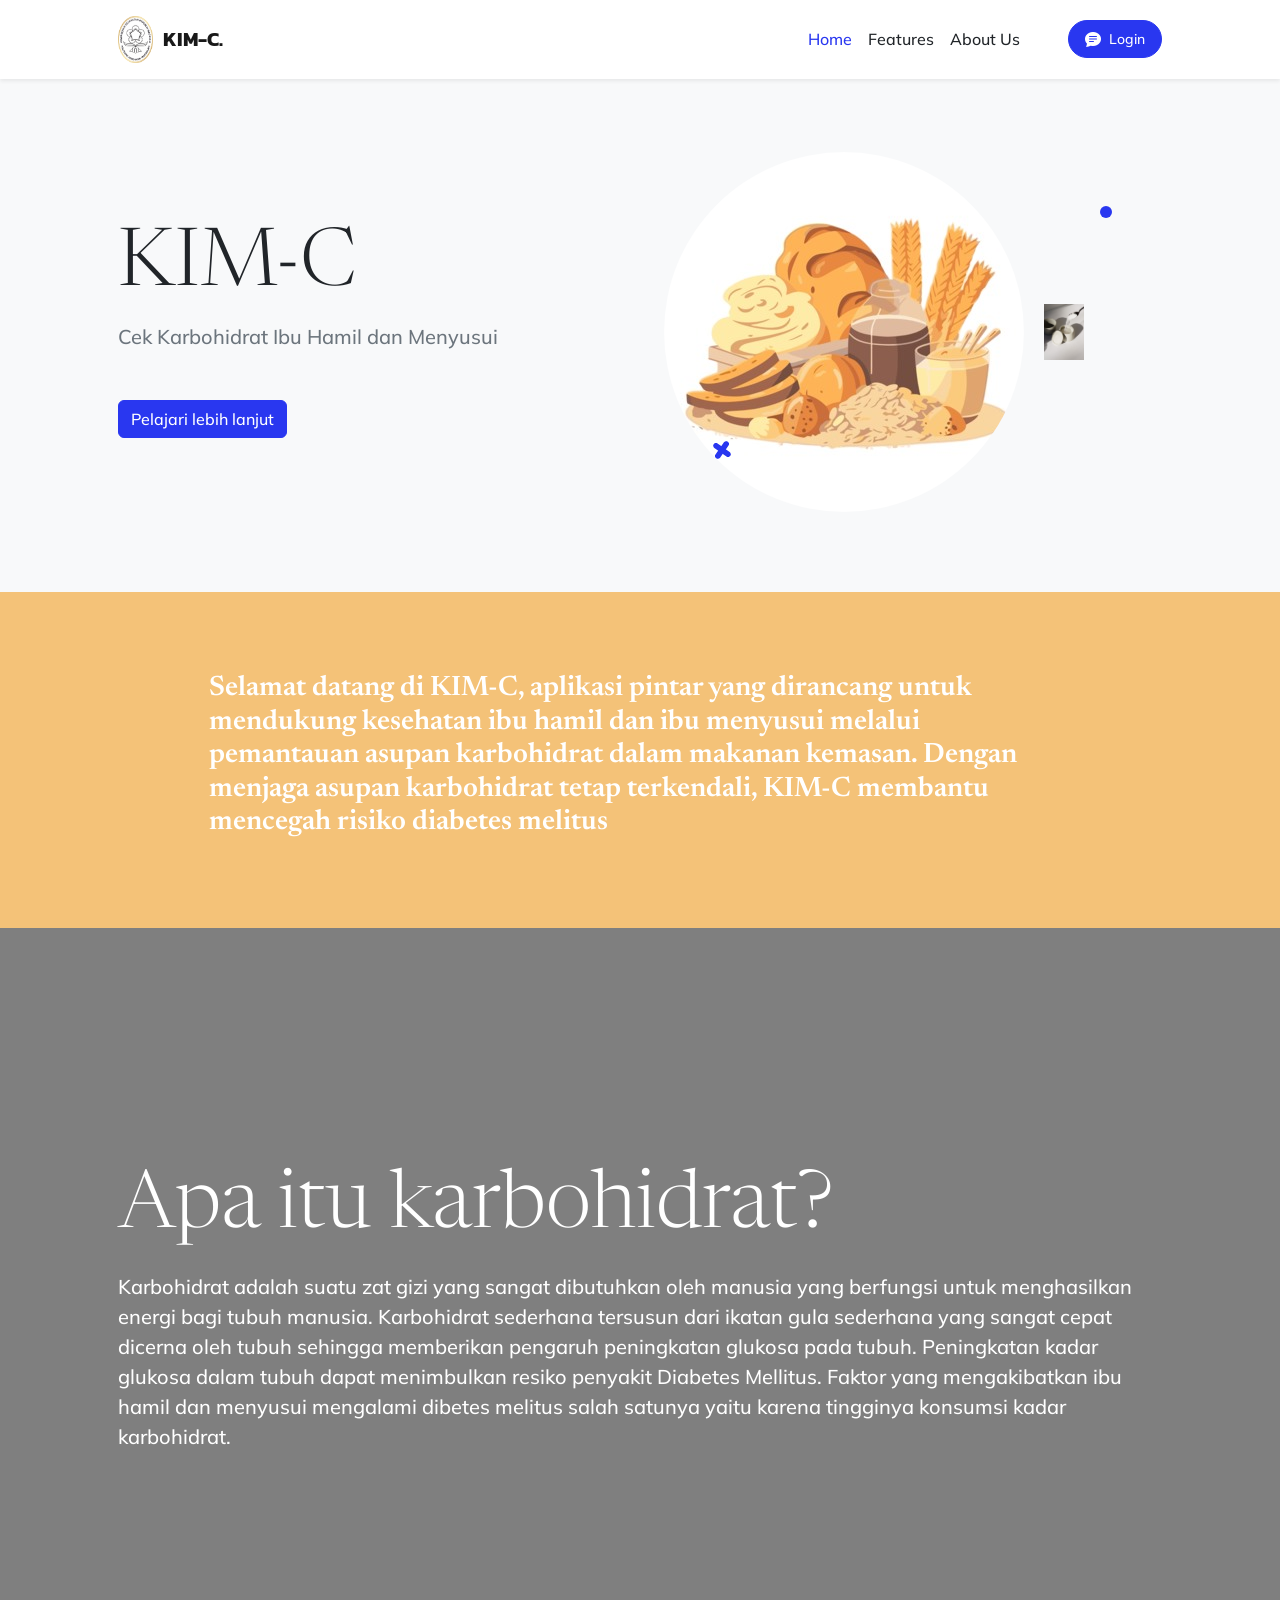
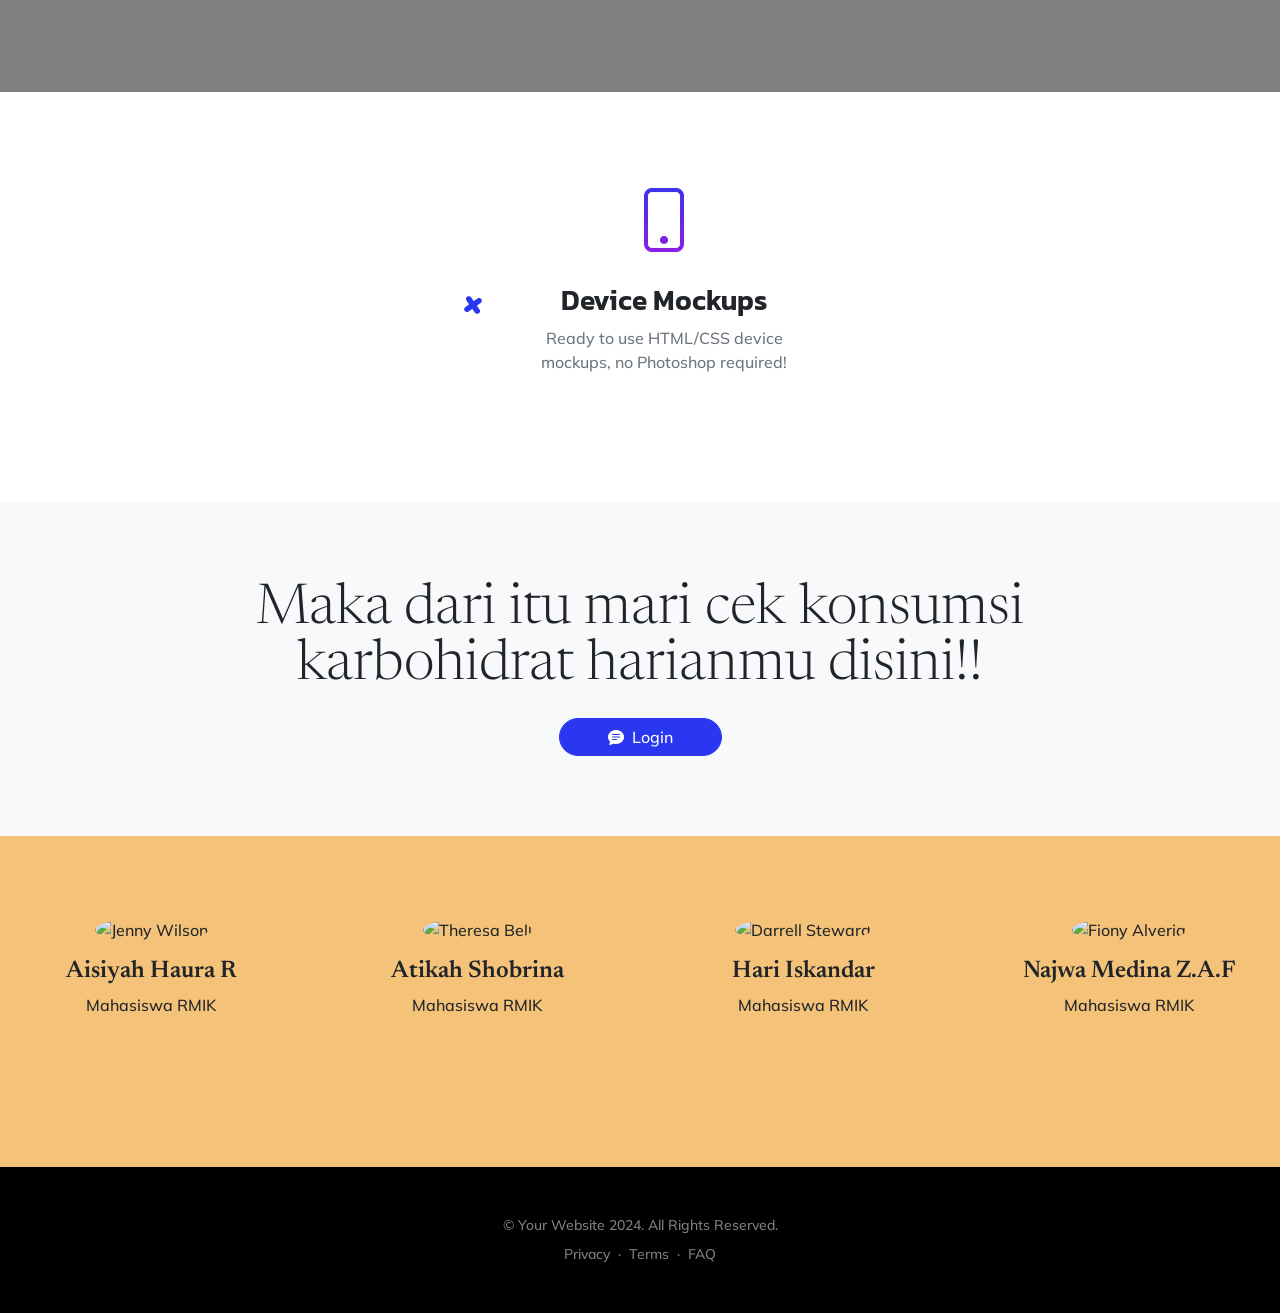
==== commit 063ecaa2: "Update index.html" ====
--- a/index.html
+++ b/index.html
@@ -194,7 +194,7 @@
       <div class="cta-content">
         <div class="container px-5">
           <h2 class="text-white display-1 lh-1 mb-4">
-            Apa itu karbohidrattttthghhjj
+            Apa itu karbohidrat?
           </h2>
           <p class="lead fw-normal text-white mb-5 mb-lg-0">
             Karbohidrat adalah suatu zat gizi yang sangat dibutuhkan oleh manusia yang berfungsi untuk menghasilkan energi bagi tubuh manusia. Karbohidrat sederhana tersusun dari ikatan gula sederhana yang sangat cepat dicerna oleh tubuh sehingga memberikan pengaruh peningkatan glukosa pada tubuh. Peningkatan kadar glukosa dalam tubuh dapat menimbulkan resiko penyakit Diabetes Mellitus. Faktor yang mengakibatkan ibu hamil dan menyusui mengalami dibetes melitus salah satunya yaitu karena tingginya konsumsi kadar karbohidrat. 
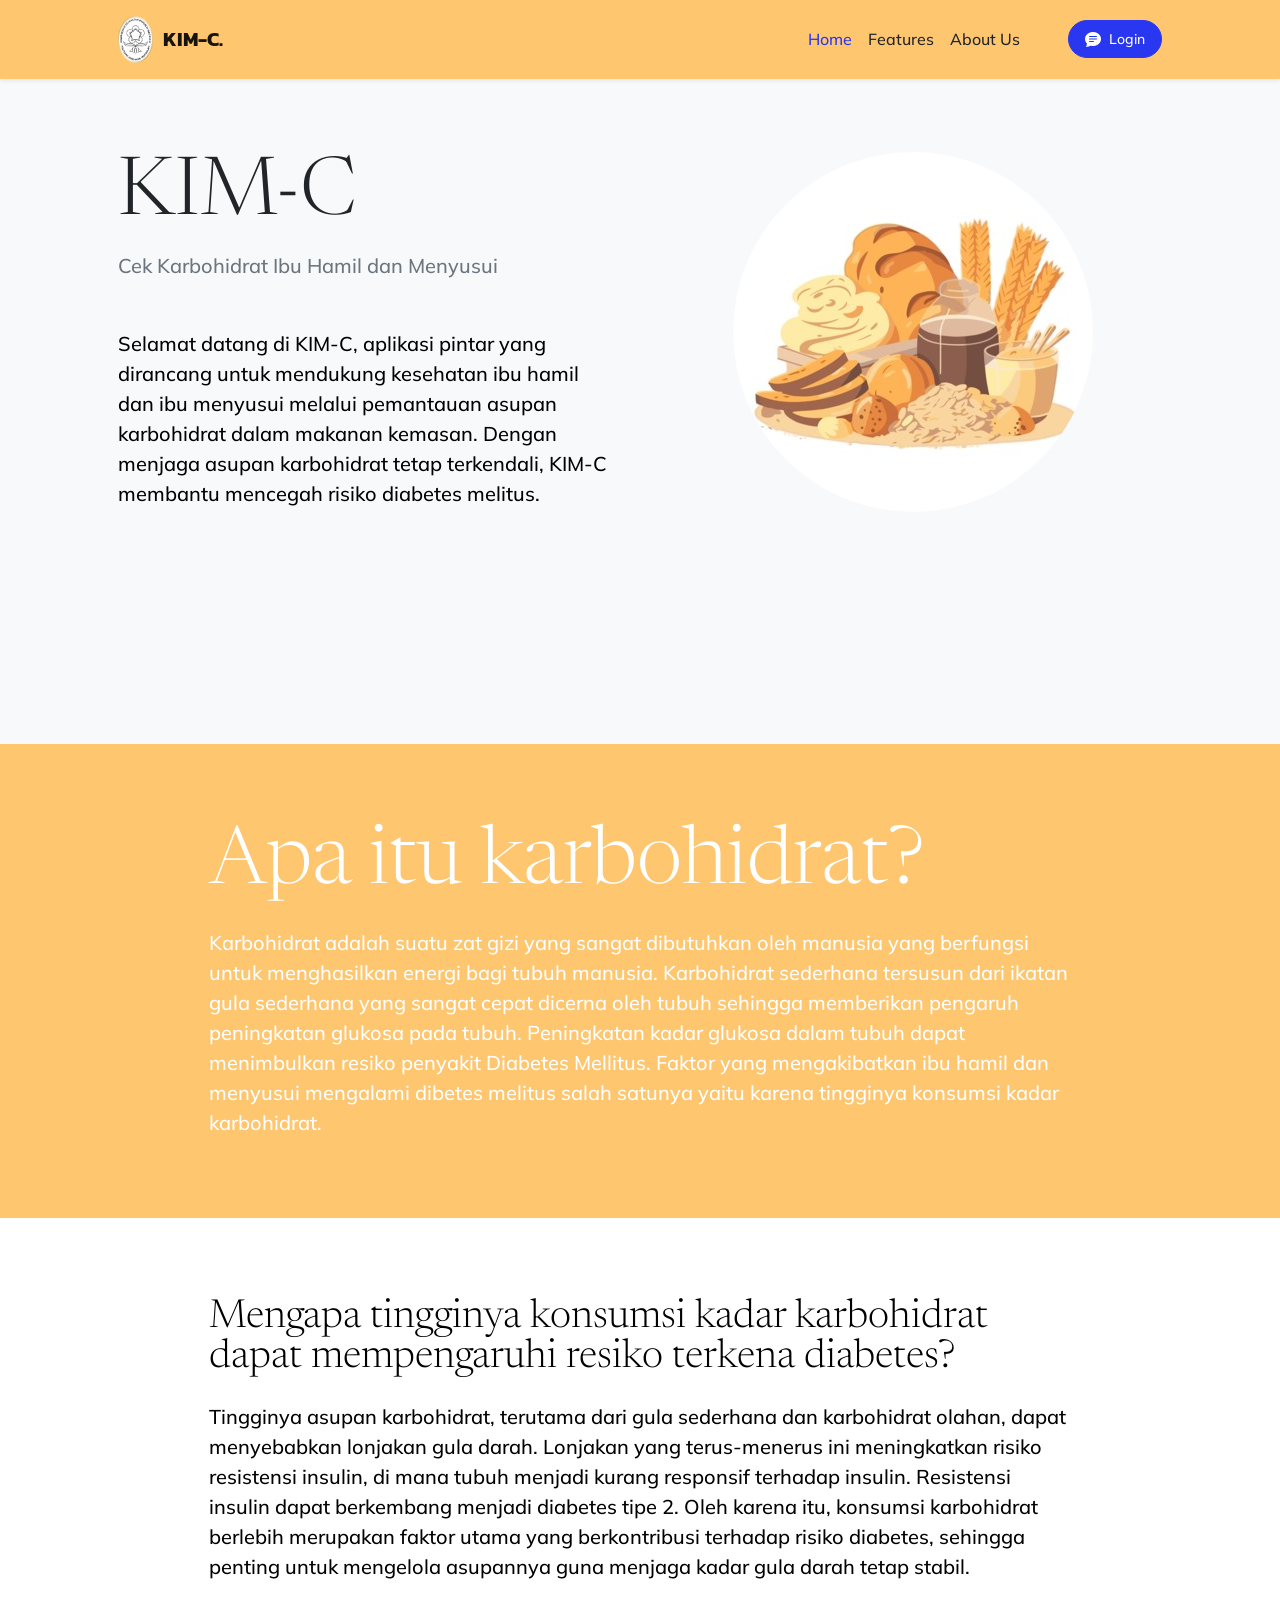
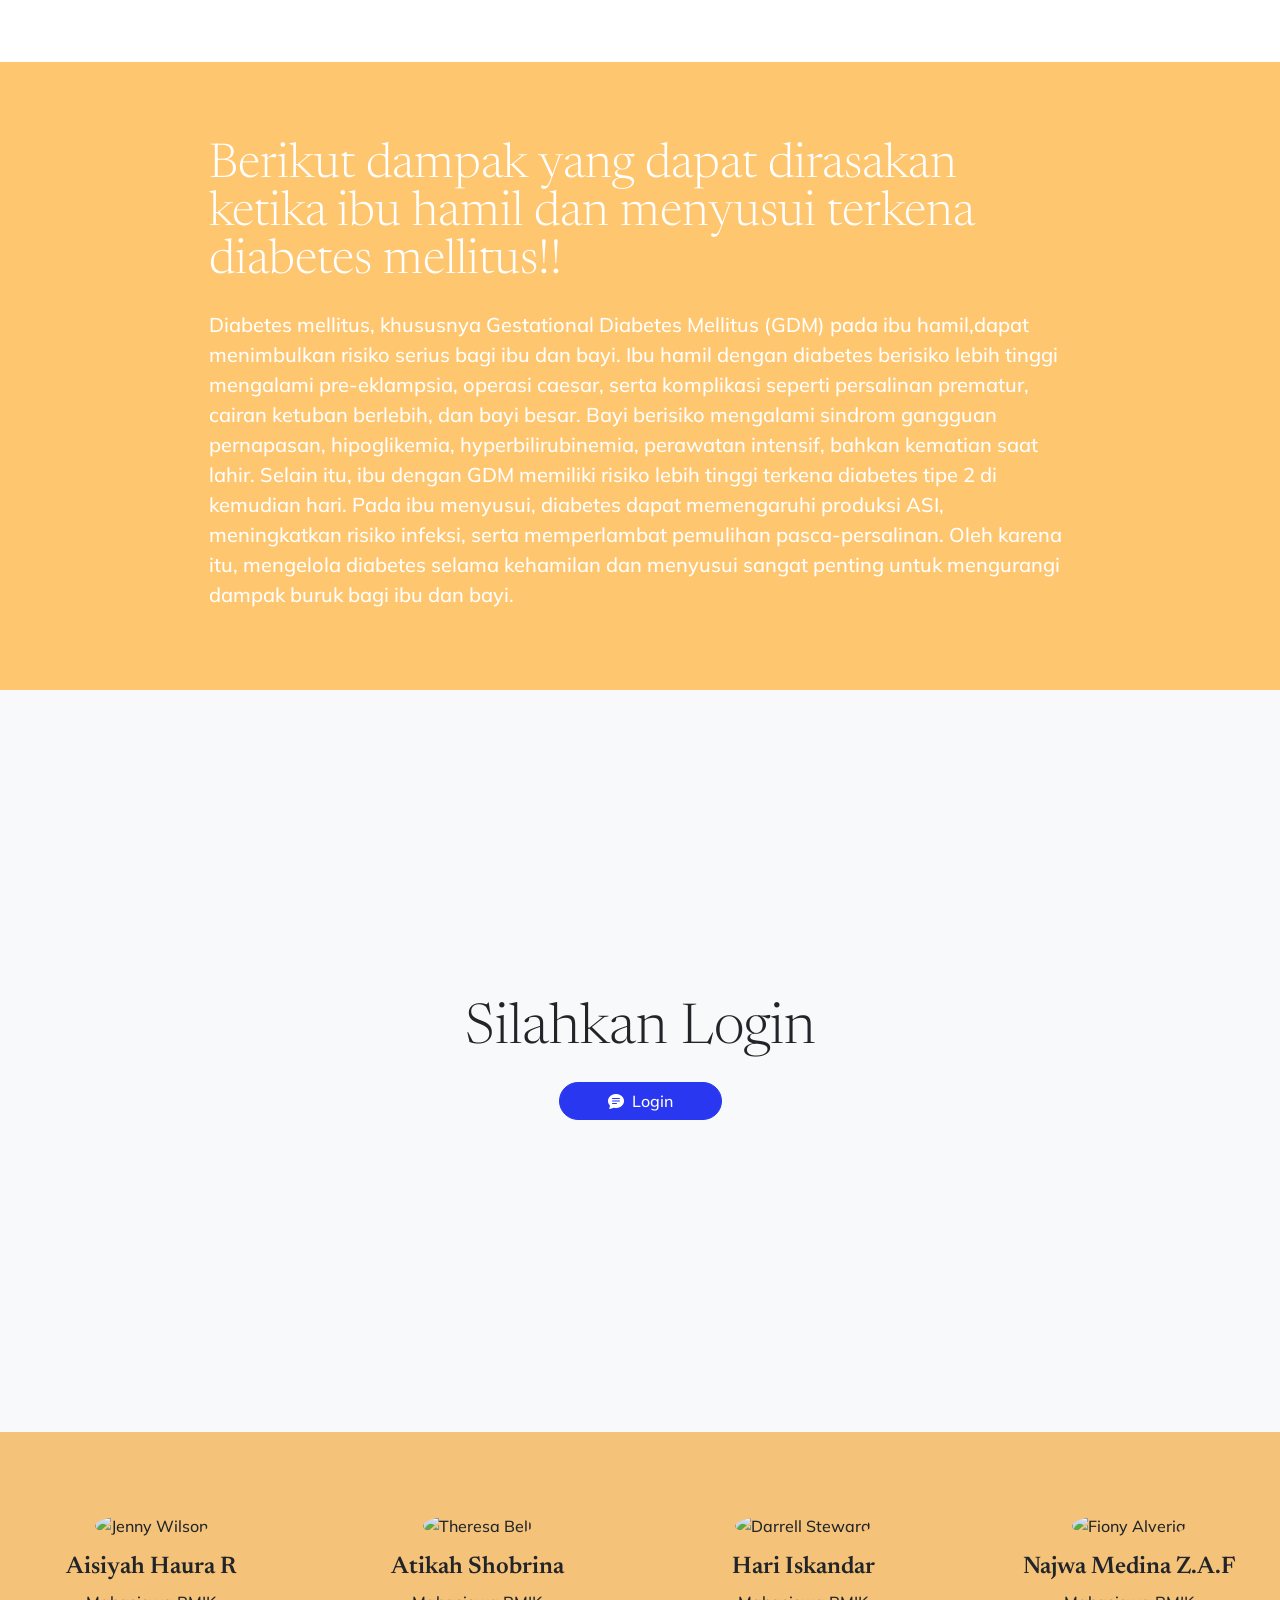
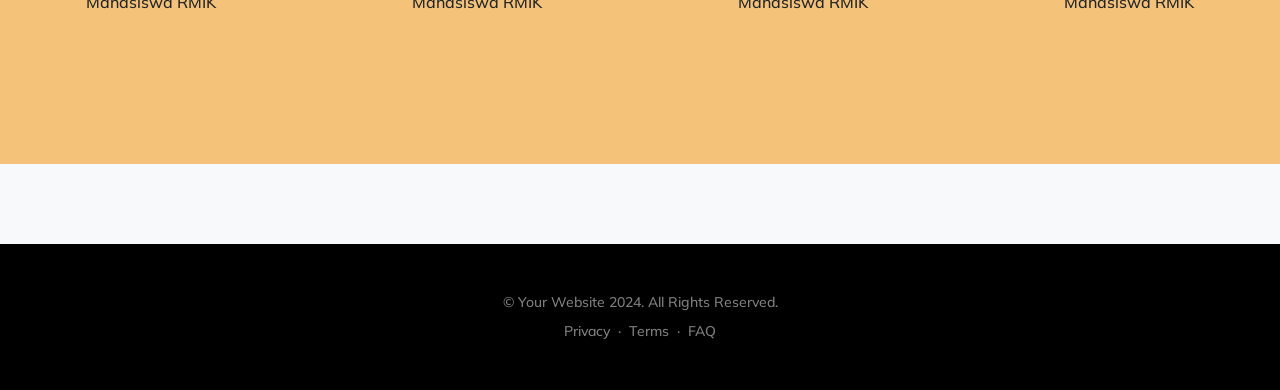
==== commit 362a70f3: "Update index.html" ====
--- a/index.html
+++ b/index.html
@@ -52,7 +52,7 @@
   </head>
   <body id="page-top">
     <!-- Navigation-->
-    <nav class="navbar navbar-expand-lg navbar-light fixed-top shadow-sm" id="mainNav">
+    <nav class="navbar navbar-expand-lg navbar-light fixed-top shadow-sm" id="mainNav" style="background-color: #ffc670;">
       <div class="container px-5">
         <img src="/assets/img/737.jpg" alt="" style="width: 35px; margin-right: 10px" />
         <a class="navbar-brand fw-bold" href="#page-top">KIM-C.</a>
@@ -141,8 +141,10 @@
             <div class="mb-5 mb-lg-0 text-center text-lg-start">
               <h1 class="display-1 lh-1 mb-3">KIM-C</h1>
               <p class="lead fw-normal text-muted mb-5">Cek Karbohidrat Ibu Hamil  dan Menyusui</p>
+              <p class="lead fw-normal text-black mb-5 mb-lg-0">
+                Selamat datang di KIM-C, aplikasi pintar yang dirancang untuk mendukung kesehatan ibu hamil dan ibu menyusui melalui pemantauan asupan karbohidrat dalam makanan kemasan. Dengan menjaga asupan karbohidrat tetap terkendali, KIM-C membantu mencegah risiko diabetes melitus.
+              </p>
               <div class="d-flex flex-column flex-lg-row align-items-center">
-                <button type="button" class="btn btn-primary">Pelajari lebih lanjut</button>
                 <!-- <a class="me-lg-3 mb-4 mb-lg-0" href="#!"><img class="app-badge" src="assets/img/google-play-badge.svg" alt="..." /></a>
                 <a href="#!"><img class="app-badge" src="assets/img/app-store-badge.svg" alt="..." /></a> -->
               </div>
@@ -160,17 +162,14 @@
                   </linearGradient>
                 </defs>
                 <circle cx="50" cy="50" r="50"></circle></svg
-              ><svg class="shape-1 d-none d-sm-block" viewBox="0 0 240.83 240.83" xmlns="http://www.w3.org/2000/svg">
                 <rect x="-32.54" y="78.39" width="305.92" height="84.05" rx="42.03" transform="translate(120.42 -49.88) rotate(45)"></rect>
-                <rect x="-32.54" y="78.39" width="305.92" height="84.05" rx="42.03" transform="translate(-49.88 120.42) rotate(-45)"></rect></svg
-              ><svg class="shape-2 d-none d-sm-block" viewBox="0 0 100 100" xmlns="http://www.w3.org/2000/svg"><circle cx="50" cy="50" r="50"></circle></svg>
+                <rect x="-32.54" y="78.39" width="305.92" height="84.05" rx="42.03" transform="translate(-49.88 120.42) rotate(-45)"></rect></svg  
               <div class="device-wrapper">
-                    <img src="/assets/img/Gambar WhatsApp 2024-08-23 pukul 08.09.16_d751b117.jpg" alt="" style="width: 40px; margin-left: 20px" />
                     <!-- PUT CONTENTS HERE:-->
                     <!-- * * This can be a video, image, or just about anything else.-->
                     <!-- * * Set the max width of your media to 100% and the height to-->
                     <!-- * * 100% like the demo example below.-->
-                  </div>
+              </div>
                 </div>
               </div>
             </div>
@@ -178,89 +177,62 @@
         </div>
       </div>
     </header>
-    <!-- Quote/testimonial aside-->
-    <aside style="background-color: #f4c278;">
+    <!-- Detail Karbohidrat-->
+    <header class="masthead" id="features">
+      <aside style="background-color: #ffc670;">
       <div class="container px-5">
         <div class="row gx-5 justify-content-center">
           <div class="col-xl-10">
-            <div class="h6 fs-3 text-white mb-6">Selamat datang di KIM-C, aplikasi pintar yang dirancang untuk mendukung kesehatan ibu hamil dan ibu menyusui melalui pemantauan asupan karbohidrat dalam makanan kemasan. Dengan menjaga asupan karbohidrat tetap terkendali, KIM-C membantu mencegah risiko diabetes melitus</div>
+            <h2 class="text-white display-1 lh-1 mb-4">
+              Apa itu karbohidrat?
+            </h2>
+            <p class="lead fw-normal text-white mb-5 mb-lg-0">
+              Karbohidrat adalah suatu zat gizi yang sangat dibutuhkan oleh manusia yang berfungsi untuk menghasilkan energi bagi tubuh manusia. Karbohidrat sederhana tersusun dari ikatan gula sederhana yang sangat cepat dicerna oleh tubuh sehingga memberikan pengaruh peningkatan glukosa pada tubuh. Peningkatan kadar glukosa dalam tubuh dapat menimbulkan resiko penyakit Diabetes Mellitus. Faktor yang mengakibatkan ibu hamil dan menyusui mengalami dibetes melitus salah satunya yaitu karena tingginya konsumsi kadar karbohidrat. 
+            </p>
           </div>
         </div>
       </div>
     </aside>
-    <!-- App features section-->
-    <!-- Call to action section-->
-    <section class="cta">
+    <!-- Karbohidrat terhadap DM-->
+      <aside style="background-color: #ffffff;">
       <div class="cta-content">
         <div class="container px-5">
-          <h2 class="text-white display-1 lh-1 mb-4">
-            Apa itu karbohidrat?
-          </h2>
-          <p class="lead fw-normal text-white mb-5 mb-lg-0">
-            Karbohidrat adalah suatu zat gizi yang sangat dibutuhkan oleh manusia yang berfungsi untuk menghasilkan energi bagi tubuh manusia. Karbohidrat sederhana tersusun dari ikatan gula sederhana yang sangat cepat dicerna oleh tubuh sehingga memberikan pengaruh peningkatan glukosa pada tubuh. Peningkatan kadar glukosa dalam tubuh dapat menimbulkan resiko penyakit Diabetes Mellitus. Faktor yang mengakibatkan ibu hamil dan menyusui mengalami dibetes melitus salah satunya yaitu karena tingginya konsumsi kadar karbohidrat. 
+         <div class="row gx-5 justify-content-center">
+          <div class="col-xl-10">
+          <h6 class="text-black display-6 lh-1 mb-4">
+            Mengapa tingginya konsumsi kadar karbohidrat dapat mempengaruhi resiko terkena diabetes?
+          </h6>
+          <p class="lead fw-normal text-black mb-5 mb-lg-0">
+            Tingginya asupan karbohidrat, terutama dari gula sederhana dan karbohidrat olahan, dapat menyebabkan lonjakan gula darah. Lonjakan yang terus-menerus ini meningkatkan risiko resistensi insulin, di mana tubuh menjadi kurang responsif terhadap insulin. Resistensi insulin dapat berkembang menjadi diabetes tipe 2. Oleh karena itu, konsumsi karbohidrat berlebih merupakan faktor utama yang berkontribusi terhadap risiko diabetes, sehingga penting untuk mengelola asupannya guna menjaga kadar gula darah tetap stabil.
           </p>
-        </div>
-      </div>
-    </section>
-    <section id="features">
-      <div class="container px-5">
-        <div class="row gx-5 align-items-center">
-          <div class="col-lg-8 order-lg-1 mb-5 mb-lg-0">
-            <div class="container-fluid px-5">
-              <div class="row gx-5">
-                <div class="col-md-6 mb-5">
-                  <!-- Feature item-->
-                  <div class="text-center">
-                    <i class="bi-phone icon-feature text-gradient d-block mb-3"></i>
-                    <h3 class="font-alt">Device Mockups</h3>
-                    <p class="text-muted mb-0">Ready to use HTML/CSS device mockups, no Photoshop required!</p>
-                  </div>
-                </div>
-                <div class="col-md-6 mb-5">
-                  <!-- Feature item-->
-                </div>
-              </div>
-              <div class="row">
-                <div class="col-md-6 mb-5 mb-md-0">
-                  <!-- Feature item-->
-                </div>
-                <div class="col-md-6">
-                  <!-- Feature item-->
-                </div>
-              </div>
+         </div>
+        </div>
+        </div>
+      </div>
+      </aside>
+      <!-- Dampak-->
+      <aside style="background-color: #ffc670;">
+        <div class="container px-5">
+          <div class="row gx-5 justify-content-center">
+            <div class="col-xl-10">
+              <h2 class="text-white display-5 lh-1 mb-4">
+                Berikut dampak yang dapat  dirasakan ketika  ibu hamil dan menyusui terkena diabetes mellitus!!
+              </h2>
+              <p class="lead fw-normal text-white mb-5 mb-lg-0">
+                Diabetes mellitus, khususnya Gestational Diabetes Mellitus (GDM) pada ibu hamil,dapat menimbulkan risiko serius bagi ibu dan bayi. Ibu hamil dengan diabetes berisiko lebih tinggi mengalami pre-eklampsia, operasi caesar, serta komplikasi seperti persalinan prematur, cairan ketuban berlebih, dan bayi besar. Bayi berisiko mengalami sindrom gangguan pernapasan, hipoglikemia, hyperbilirubinemia, perawatan intensif, bahkan kematian saat lahir. Selain itu, ibu dengan GDM memiliki risiko lebih tinggi terkena diabetes tipe 2 di kemudian hari. Pada ibu menyusui, diabetes dapat memengaruhi produksi ASI, meningkatkan risiko infeksi, serta memperlambat pemulihan pasca-persalinan. Oleh karena itu, mengelola diabetes selama kehamilan dan menyusui sangat penting untuk mengurangi dampak buruk bagi ibu dan bayi.
+              </p>
             </div>
           </div>
-          <div class="col-lg-4 order-lg-0">
-            <!-- Features section device mockup-->
-            <div class="features-device-mockup">
-              <svg class="circle" viewBox="0 0 100 100" >
-                <defs>
-                  <linearGradient id="circleGradient" gradientTransform="rotate(45)">
-                    <stop class="gradient-start-color" offset="0%"></stop>
-                    <stop class="gradient-end-color" offset="100%"></stop>
-                  </linearGradient>
-                </defs>
-                <circle cx="50" cy="50" r="50"></circle></svg
-              ><svg class="shape-1 d-none d-sm-block" viewBox="0 0 240.83 240.83" xmlns="http://www.w3.org/2000/svg">
-                <rect x="-32.54" y="78.39" width="305.92" height="84.05" rx="42.03" transform="translate(120.42 -49.88) rotate(45)"></rect>
-                <rect x="-32.54" y="78.39" width="305.92" height="84.05" rx="42.03" transform="translate(-49.88 120.42) rotate(-45)"></rect></svg
-                    <!-- * * This can be a video, image, or just about anything else.-->
-                    <!-- * * Set the max width of your media to 100% and the height to-->
-                    <!-- * * 100% like the demo example below.-->
-                  </div>
-                </div>
-              </div>
-            </div>
-          </div>
-        </div>
-      </div>
-    </section>
+        </div>
+      </aside>
+      </header>
     <!-- Basic features section-->
+    <header class="masthead" id="login">
     <section class="bg-light">
       <div class="container px-5">
         <div class="row gx-5 align-items-center justify-content-center justify-content-lg-center">
           <div class="text-center">
-            <h2 class="display-4 lh-1 mb-4">Maka dari itu mari cek konsumsi karbohidrat harianmu disini!!</h2>
+            <h2 class="display-4 lh-1 mb-4">Silahkan Login</h2>
             <button class="btn btn-primary rounded-pill px-5 mb-2 mb-lg-0" data-bs-toggle="modal" data-bs-target="#loginModal">
               <span class="d-flex align-items-center">
                 <i class="bi-chat-text-fill me-2"></i>
@@ -271,8 +243,9 @@
         </div>
       </div>
     </section>
-
+    </header>
     <!--nama group-->
+    <header class="masthead" id="about us">
     <section style="background-color: #f4c278;">
       <div class="row">
         <div class="col-md-3 team-member" data-aos="fade-up">
@@ -317,6 +290,7 @@
         </div>
       </div>
     </section>
+    </header>
     <!-- Footer-->
     <footer class="bg-black text-center py-5">
       <div class="container px-5">
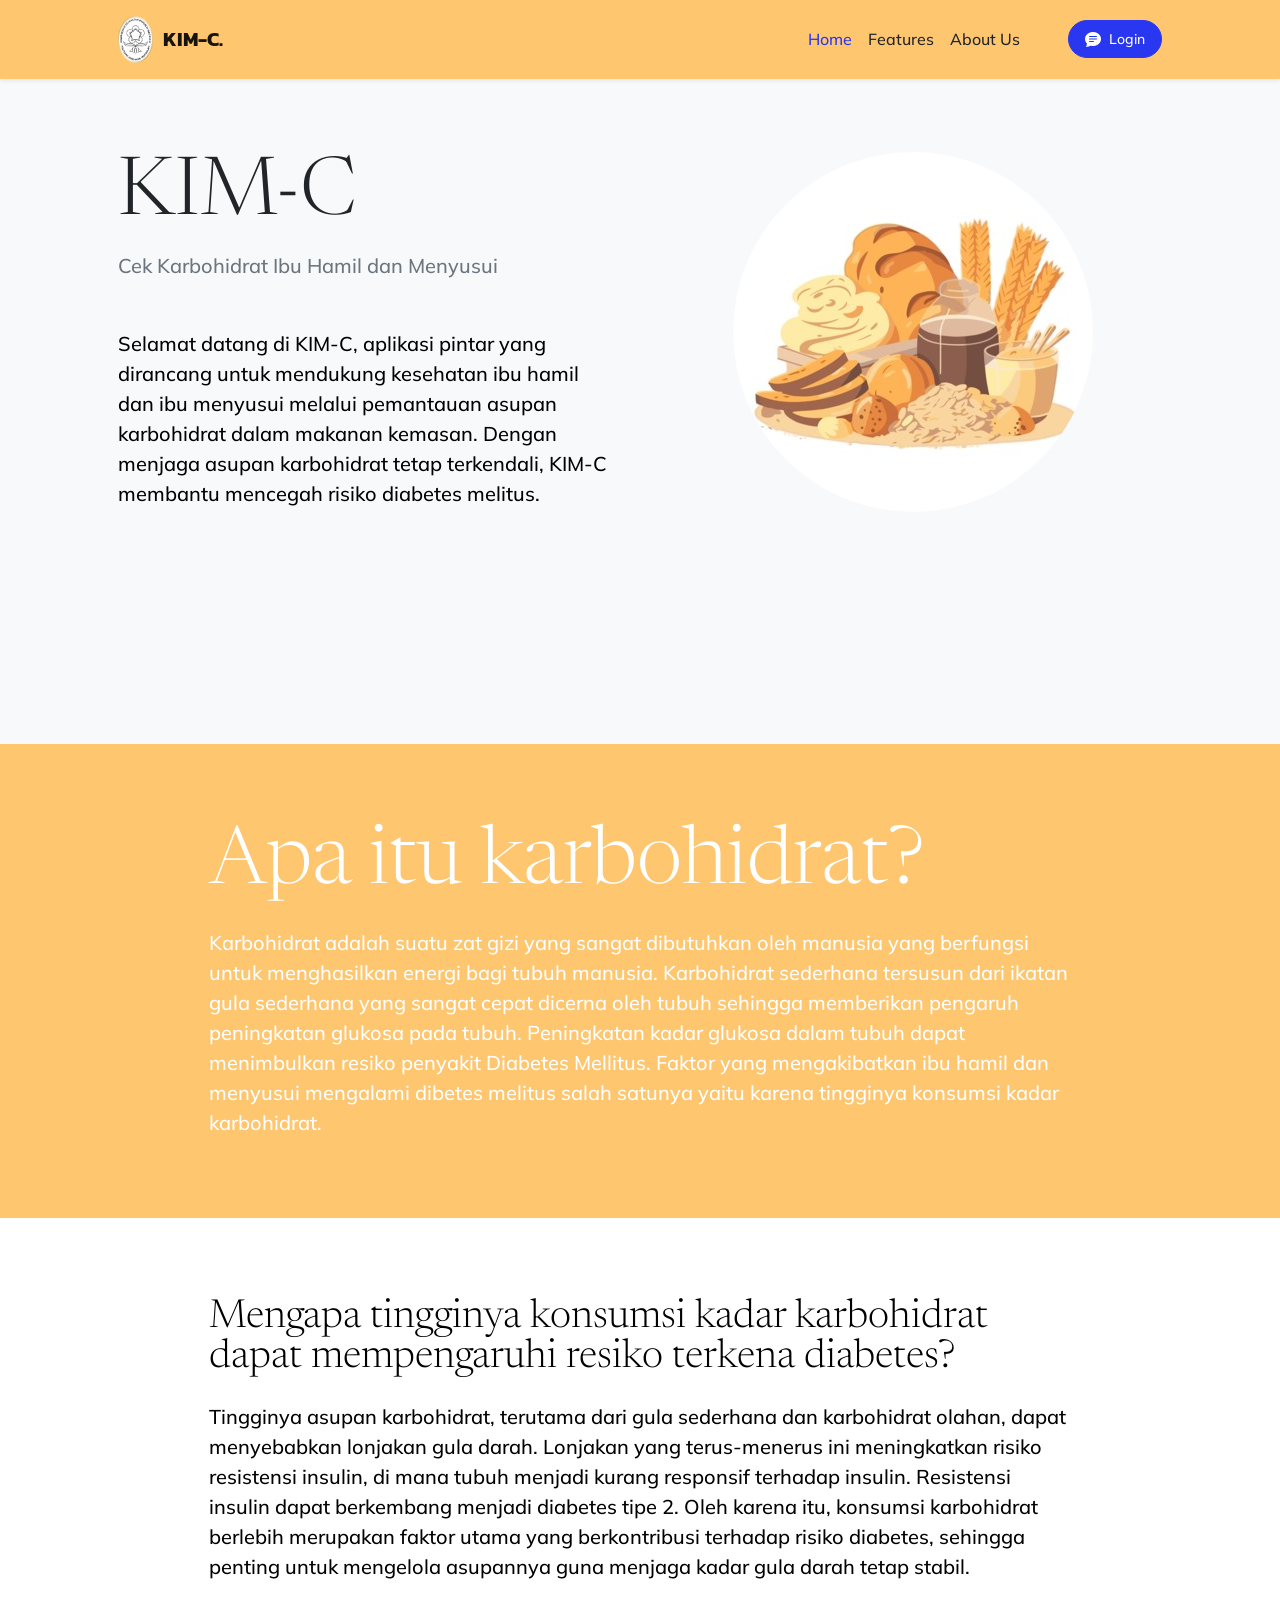
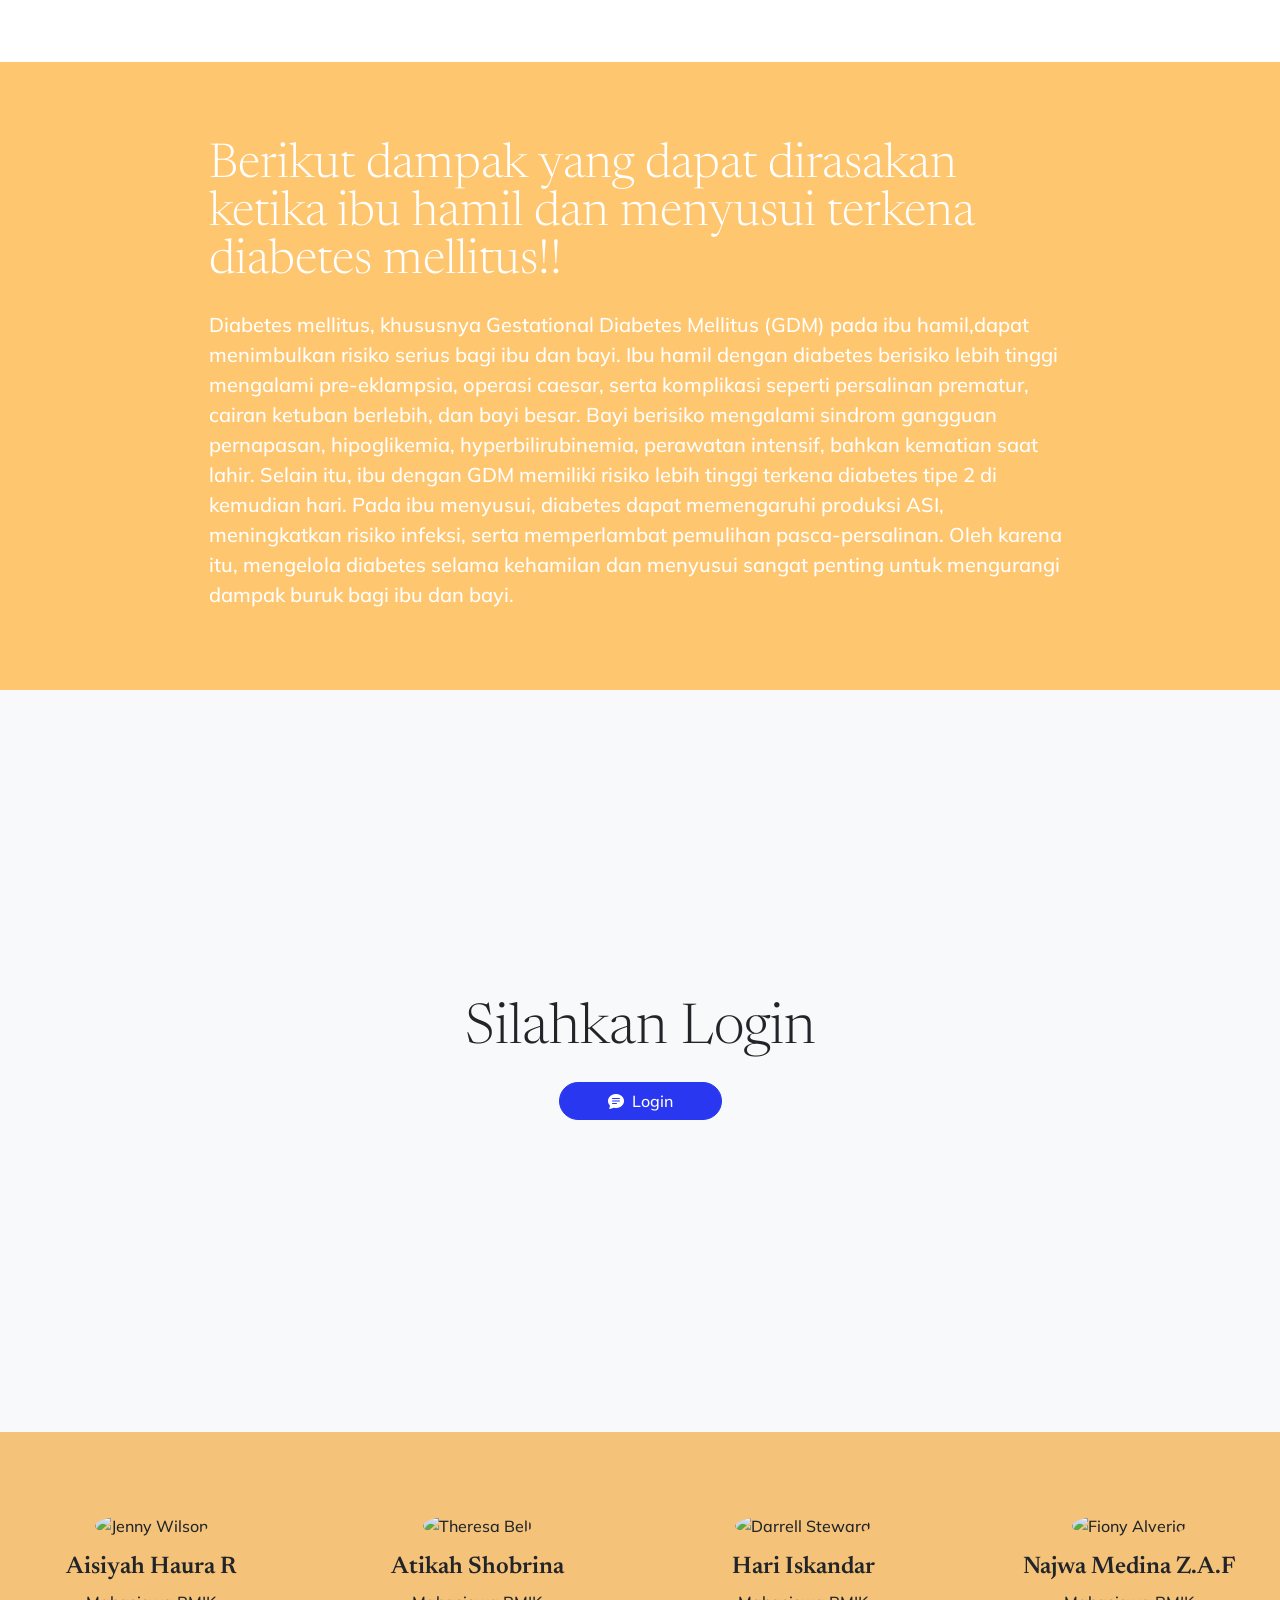
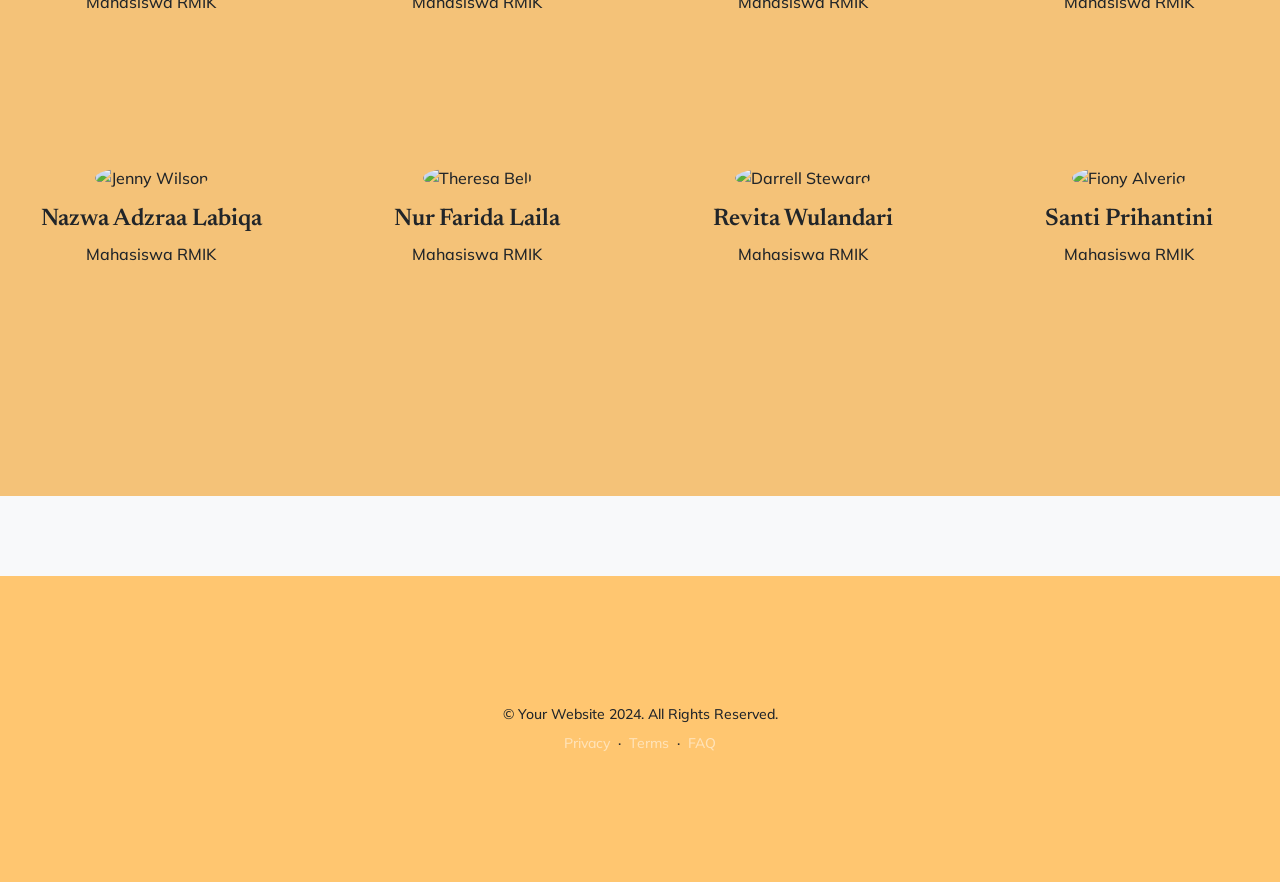
==== commit bba91eec: "Update index.html" ====
--- a/index.html
+++ b/index.html
@@ -17,6 +17,39 @@
     <!-- Core theme CSS (includes Bootstrap)-->
     <link href="css/styles.css" rel="stylesheet" />
     <style>
+      .team-member {
+        text-align: center;
+        margin-bottom: 30px;
+      }
+      .team-member img {
+        border-radius: 50%;
+        width: 200px;
+        height: 200px;
+        object-fit: cover;
+        object-position: center;
+        transition: transform 0.3s ease-in-out;
+      }
+      .team-member img:hover {
+        transform: scale(1.1);
+      }
+      .team-member .social-icons a {
+        margin: 0 5px;
+        color: #333;
+      }
+      .team-member .social-icons a:hover {
+        color: #007bff;
+      }
+      .about-text {
+        font-size: 1.1rem;
+        line-height: 1.8;
+      }
+      .about-section {
+        background: linear-gradient(to right, #ece9e6, #ffffff);
+        border-radius: 10px;
+        padding: 20px;
+      }
+    </style>
+     <style>
       .team-member {
         text-align: center;
         margin-bottom: 30px;
@@ -289,12 +322,57 @@
           </div>
         </div>
       </div>
+      <section style="background-color: #f4c278;">
+        <div class="row">
+          <div class="col-md-3 team-member" data-aos="fade-up">
+            <img src="assets/profil/gibran.jpg" alt="Jenny Wilson">
+            <h4 style="padding-top: 15px;">Nazwa Adzraa Labiqa</h4>
+            <p>Mahasiswa RMIK</p>
+            <div class="social-icons">
+              <a href="#"><i class="fa-brands fa-instagram"></i></a>
+              <a href="#"><i class="fa-brands fa-facebook"></i></a>
+              <a href="#"><i class="fa-brands fa-linkedin"></i></a>
+            </div>
+          </div>
+          <div class="col-md-3 team-member" data-aos="fade-up">
+            <img src="https://64.media.tumblr.com/9a13ecc88b5104893246f683c60a812e/b8f018caf5076b2e-46/s1280x1920/33d8d72a5e04d6f94c10ab6a30c11105c26181e3.jpg" alt="Theresa Bell">
+            <h4 style="padding-top: 15px;">Nur Farida Laila</h4>
+            <p>Mahasiswa RMIK</p>
+            <div class="social-icons">
+              <a href="#"><i class="fa-brands fa-instagram"></i></a>
+              <a href="#"><i class="fa-brands fa-facebook"></i></a>
+              <a href="#"><i class="fa-brands fa-linkedin"></i></a>
+            </div>
+          </div>
+          <div class="col-md-3 team-member" data-aos="fade-up">
+            <img src="https://64.media.tumblr.com/9a13ecc88b5104893246f683c60a812e/b8f018caf5076b2e-46/s1280x1920/33d8d72a5e04d6f94c10ab6a30c11105c26181e3.jpg" alt="Darrell Steward">
+            <h4 style="padding-top: 15px;">Revita Wulandari</h4>
+            <p>Mahasiswa RMIK</p>
+            <div class="social-icons">
+              <a href="#"><i class="fa-brands fa-instagram"></i></a>
+              <a href="#"><i class="fa-brands fa-facebook"></i></a>
+              <a href="#"><i class="fa-brands fa-linkedin"></i></a>
+            </div>
+          </div>
+          <div class="col-md-3 team-member" data-aos="fade-up">
+            <img src="https://64.media.tumblr.com/9a13ecc88b5104893246f683c60a812e/b8f018caf5076b2e-46/s1280x1920/33d8d72a5e04d6f94c10ab6a30c11105c26181e3.jpg" alt="Fiony Alveria">
+            <h4 style="padding-top: 15px;">Santi Prihantini</h4>
+            <p>Mahasiswa RMIK</p>
+            <div class="social-icons">
+              <a href="#"><i class="fa-brands fa-instagram"></i></a>
+              <a href="#"><i class="fa-brands fa-facebook"></i></a>
+              <a href="#"><i class="fa-brands fa-linkedin"></i></a>
+            </div>
+          </div>
+        </div>
+      </div>
     </section>
     </header>
     <!-- Footer-->
-    <footer class="bg-black text-center py-5">
+    <aside style="background-color: #ffc670;">
+    <footer class="text-center py-5">
       <div class="container px-5">
-        <div class="text-white-50 small">
+        <div class="text-black-100 small">
           <div class="mb-2">&copy; Your Website 2024. All Rights Reserved.</div>
           <a href="#!">Privacy</a>
           <span class="mx-1">&middot;</span>
@@ -304,6 +382,7 @@
         </div>
       </div>
     </footer>
+    </aside>
     <!-- Feedback Modal-->
     <div class="modal fade" id="feedbackModal" tabindex="-1" aria-labelledby="feedbackModalLabel" aria-hidden="true">
       <div class="modal-dialog modal-dialog-centered">
